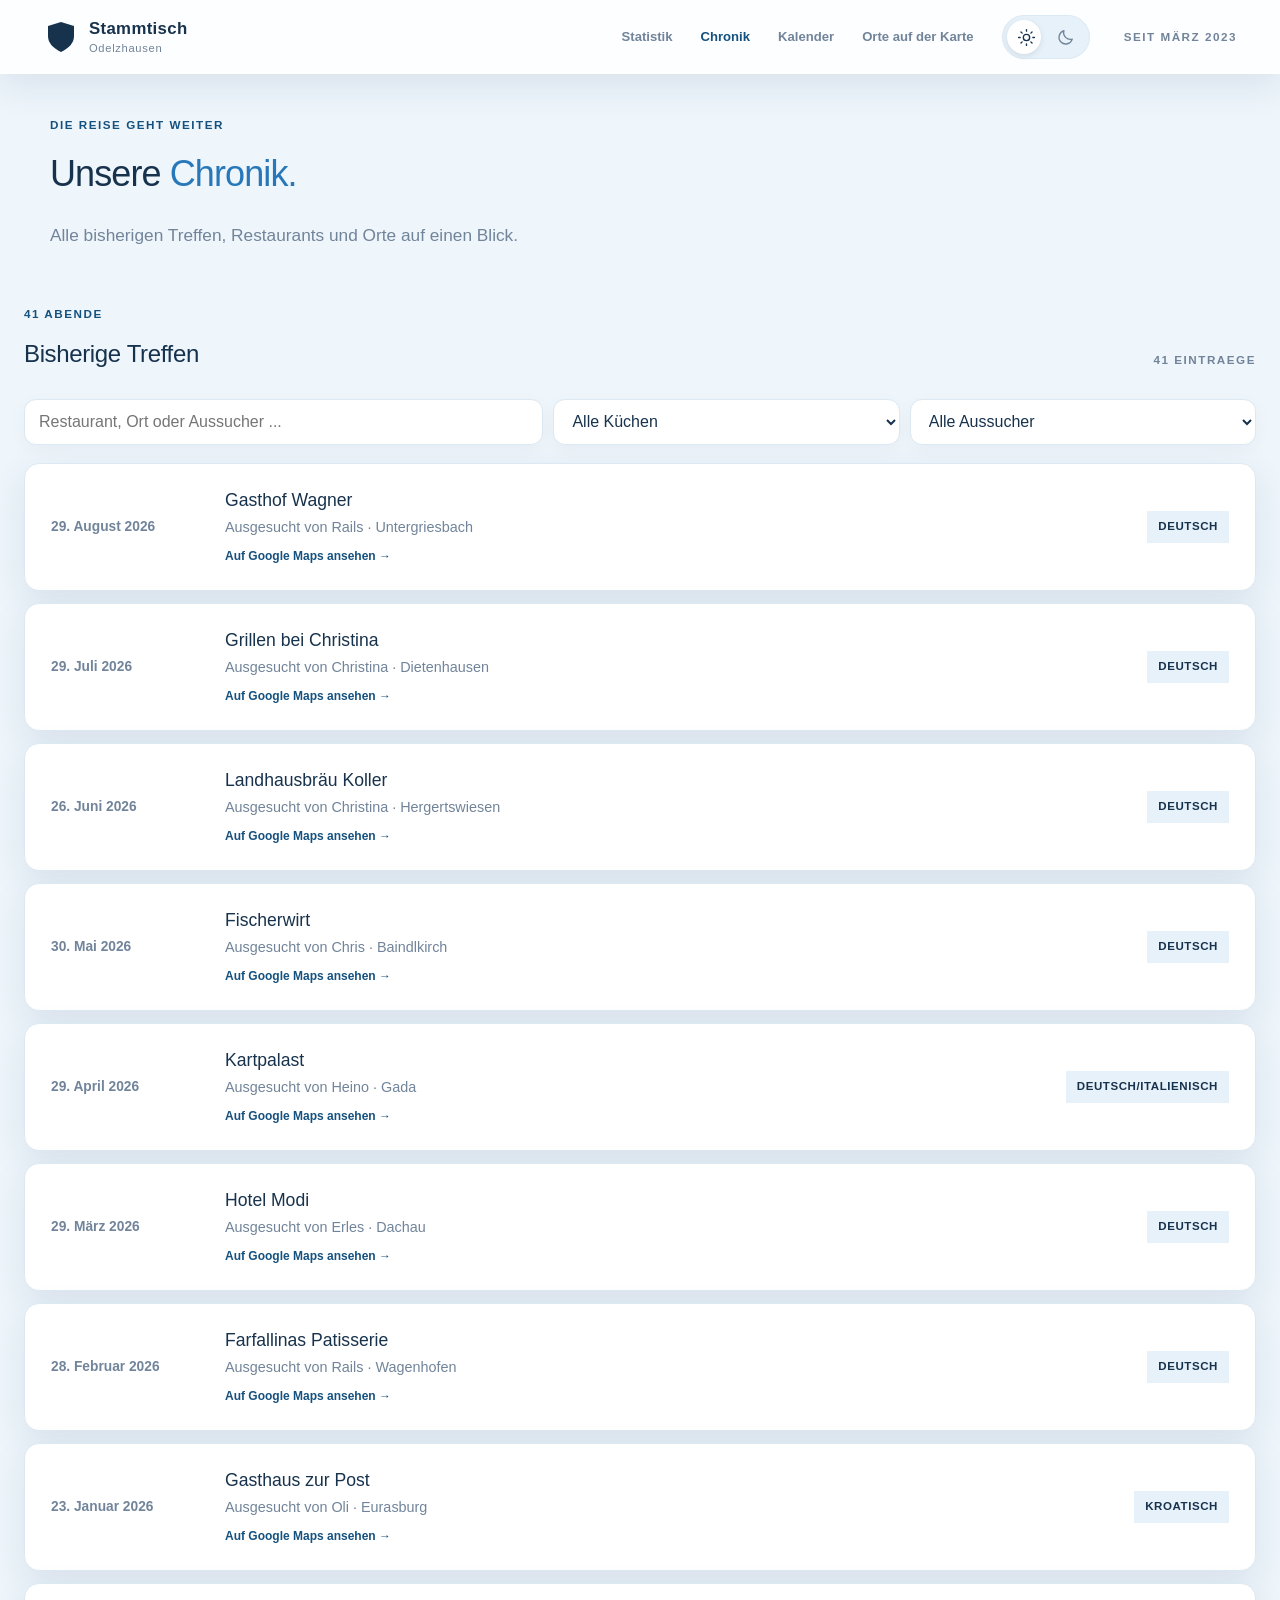
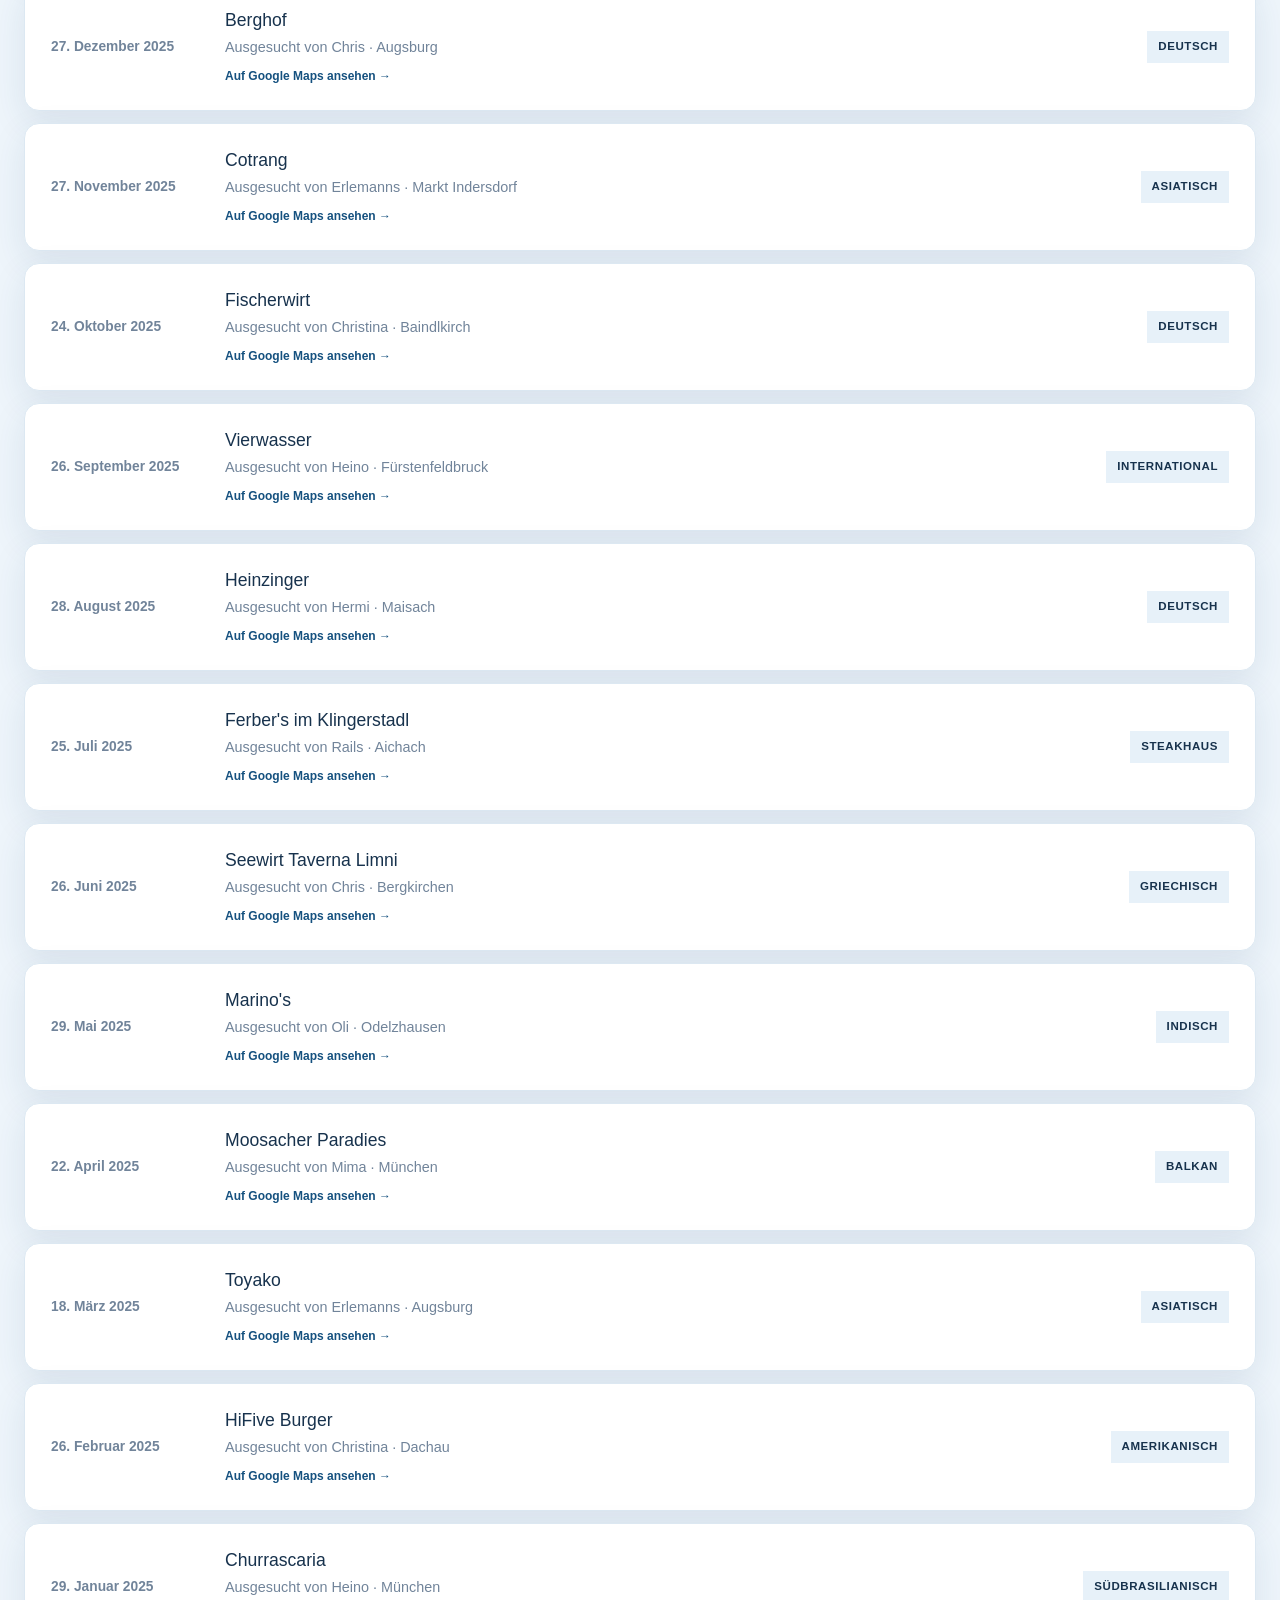
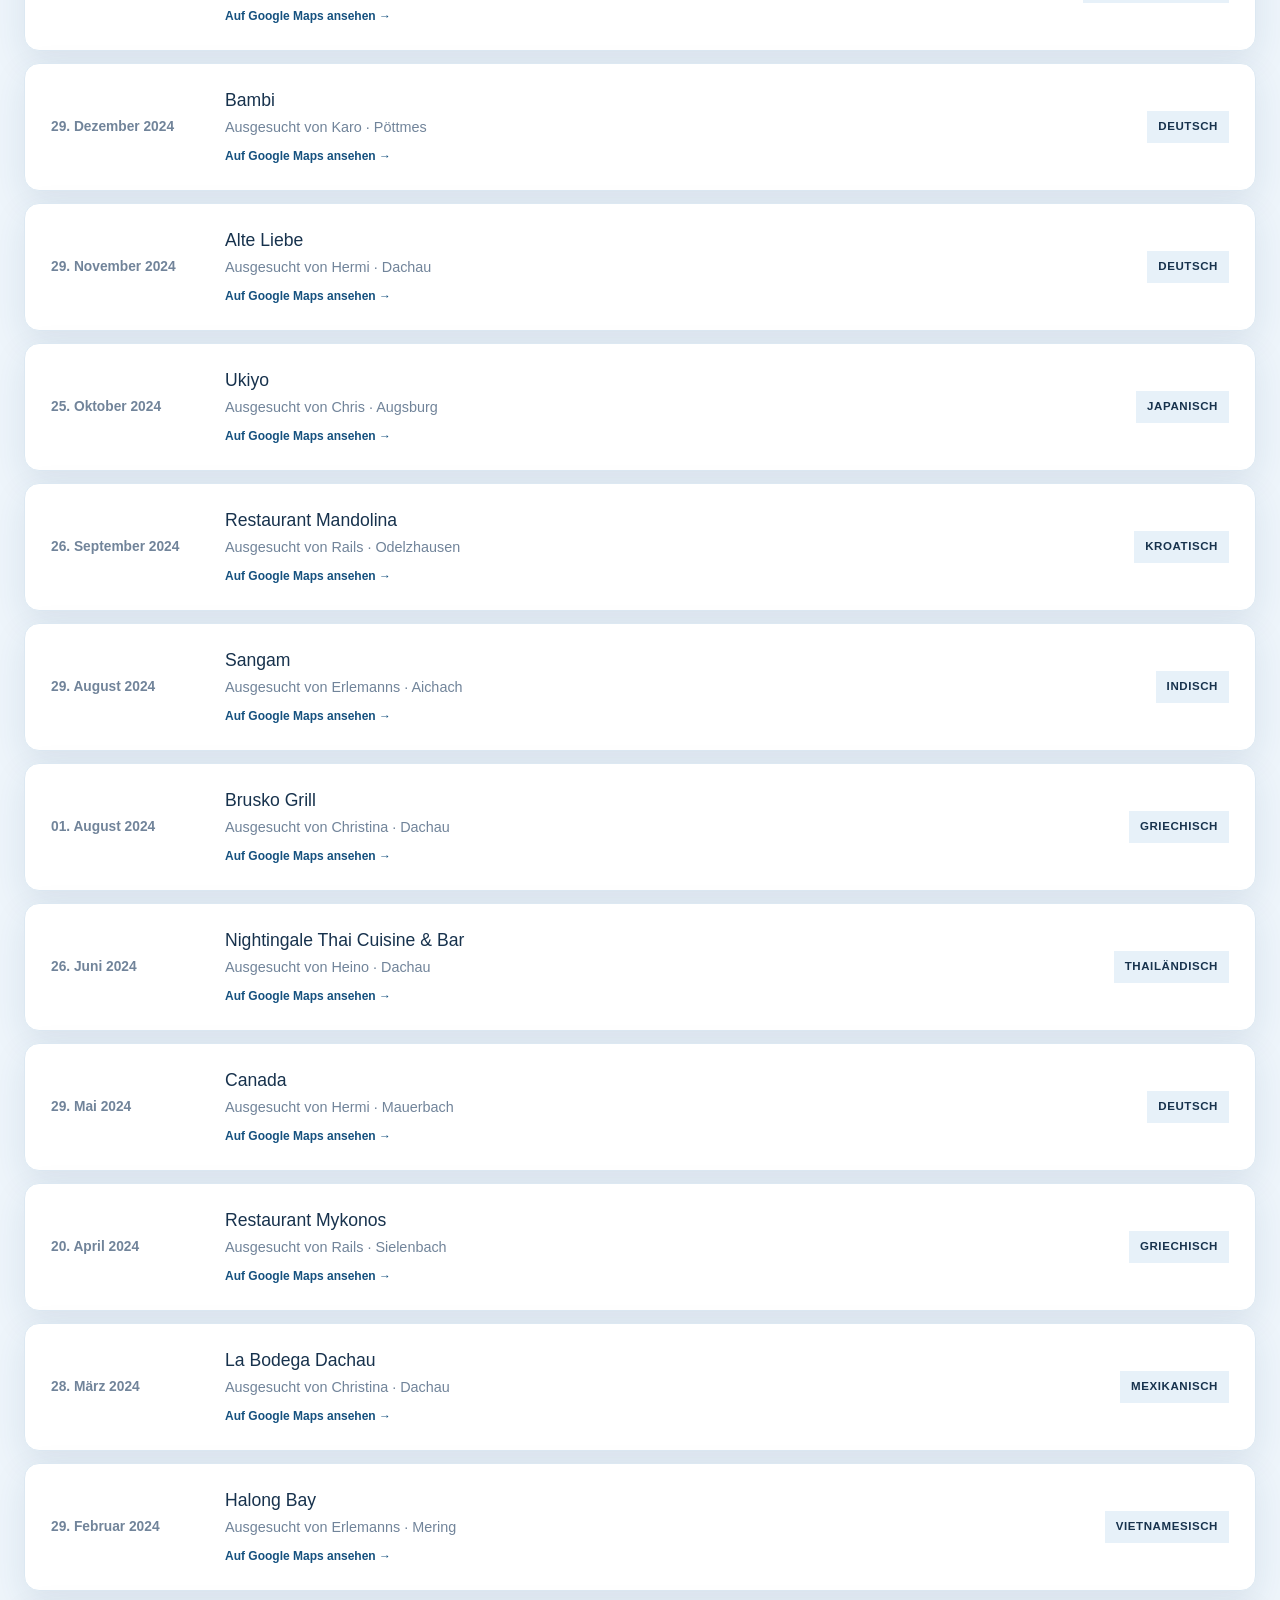
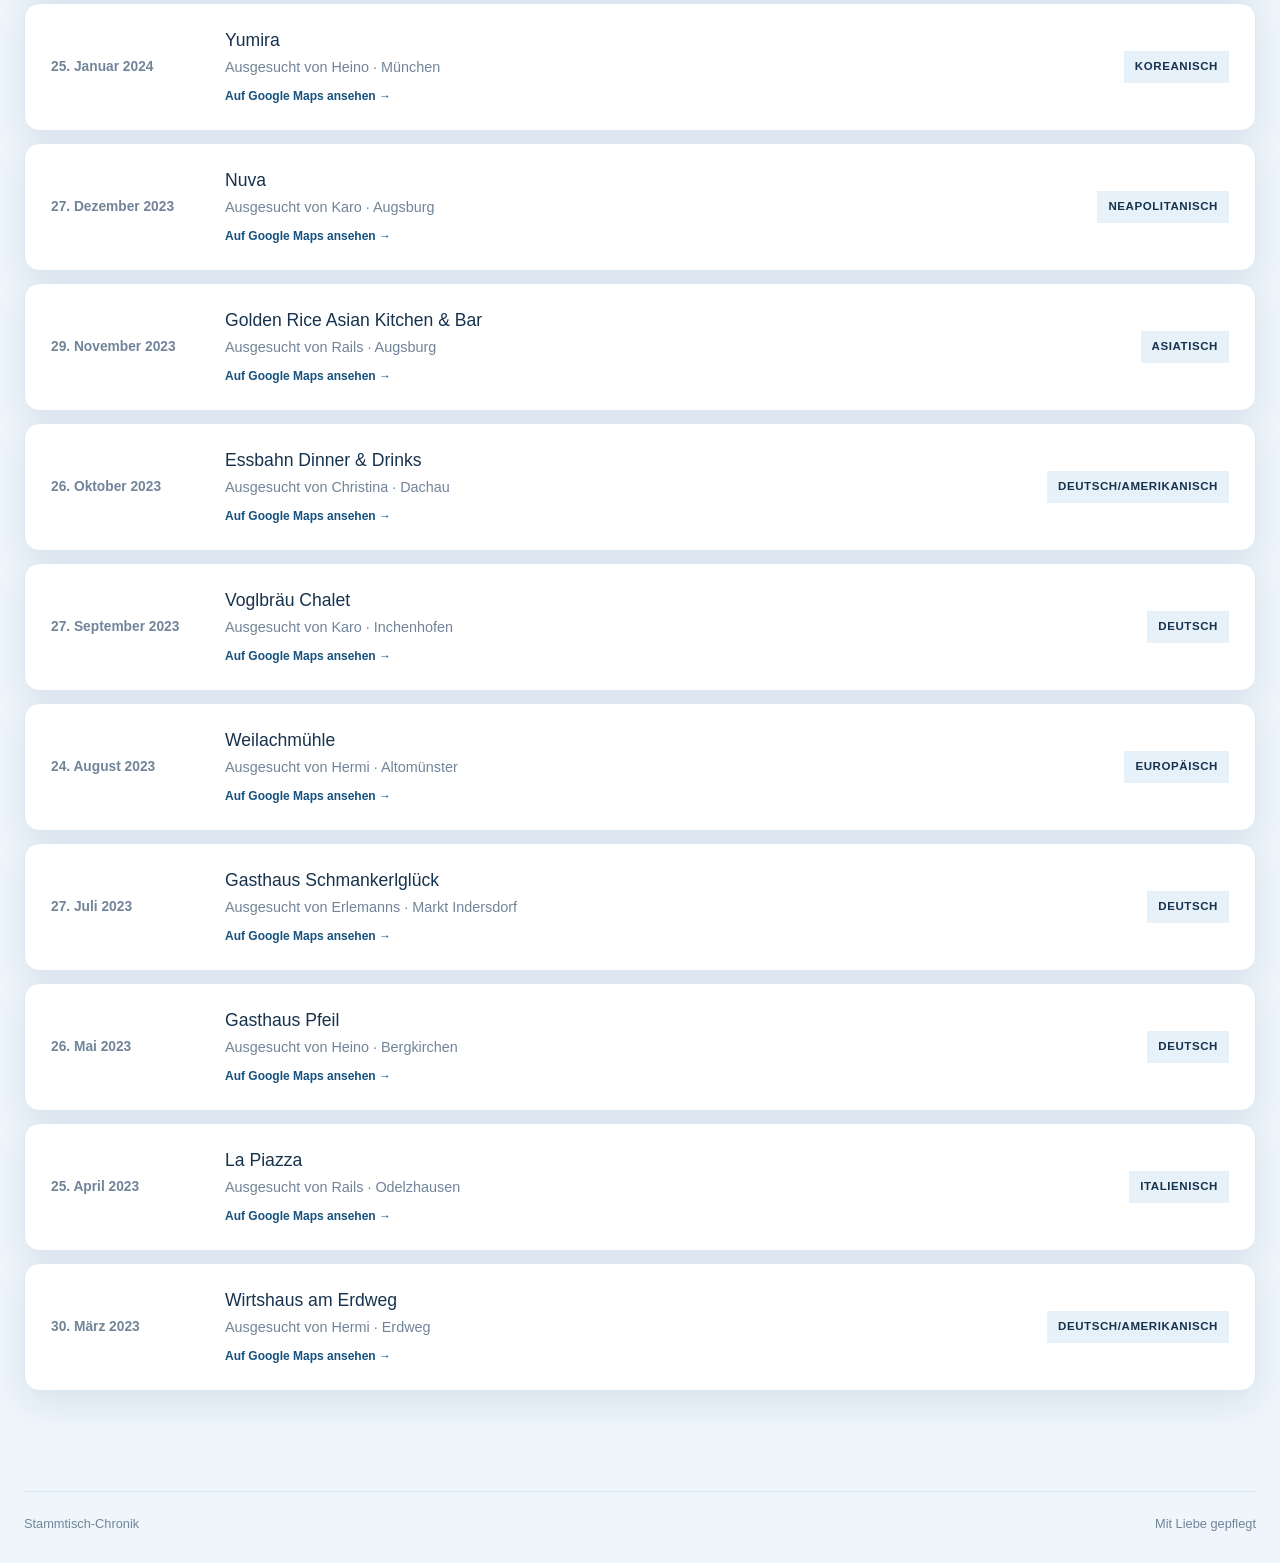
==== chronik.html @ 2012ca1b "erste version stammtisch" ====
<!doctype html>
<html lang="de">
<head>
  <meta charset="utf-8">
  <script src="js/theme.js?v=2"></script>
  <meta name="viewport" content="width=device-width, initial-scale=1">
  <title>Stammtisch | Chronik</title>
  <link rel="stylesheet" href="css/style.css?v=23">
  <script src="js/app.js?v=12" defer></script>
  <script src="js/navigation.js?v=1" defer></script>
  <link rel="stylesheet" href="css/theme.css?v=3">
</head>
<body>
  <header class="site-header">
    <a class="brand" href="index.html" aria-label="Stammtisch Odelzhausen Startseite"><svg class="brand-crest" aria-hidden="true" width="36" height="36" viewBox="0 0 36 36"><path fill="currentColor" d="M18 3 31 7v10c0 7-5 12-13 16C10 29 5 24 5 17V7Z"/></svg><span class="brand-name">Stammtisch <span class="brand-location">Odelzhausen</span></span></a>
    <button class="nav-toggle" type="button" aria-label="Men&uuml; &ouml;ffnen" aria-expanded="false" aria-controls="primary-navigation"><span aria-hidden="true"></span><span aria-hidden="true"></span><span aria-hidden="true"></span></button>
    <nav id="primary-navigation" class="top-nav" aria-label="Hauptnavigation">
      <a href="index.html">Statistik</a>
      <a class="top-nav-active" href="chronik.html">Chronik</a>
      <a href="kalender.html">Kalender</a>
      <a href="orte.html#orte">Orte auf der Karte</a>
      <button id="theme-toggle" class="theme-toggle" type="button" role="switch" aria-label="Dunkles Design" aria-checked="false"><svg class="theme-sun" viewBox="0 0 24 24" aria-hidden="true"><circle cx="12" cy="12" r="4"/><path d="M12 2v2m0 16v2M2 12h2m16 0h2M5 5l1.5 1.5m11 11L19 19M5 19l1.5-1.5m11-11L19 5"/></svg><svg class="theme-moon" viewBox="0 0 24 24" aria-hidden="true"><path d="M20.5 14A8.5 8.5 0 0 1 10 3.5 8.5 8.5 0 1 0 20.5 14Z"/></svg></button>
    </nav>
    <span class="header-note">Seit M&auml;rz 2023</span>
  </header>
  <main>
    <section class="page-intro">
      <p class="eyebrow">Die Reise geht weiter</p>
      <h1>Unsere <em>Chronik.</em></h1>
      <p class="intro">Alle bisherigen Treffen, Restaurants und Orte auf einen Blick.</p>
    </section>
    <section class="chronicle" aria-labelledby="chronicle-title">
      <div class="section-heading">
        <div><p class="eyebrow">41 Abende</p><h2 id="chronicle-title">Bisherige Treffen</h2></div>
        <span class="entry-count" id="entry-count">Wird geladen ...</span>
      </div>
      <div class="filters" aria-label="Chronik filtern">
        <label><span class="sr-only">Treffen durchsuchen</span><input id="search-input" type="search" placeholder="Restaurant, Ort oder Aussucher ..."></label>
        <label><span class="sr-only">K&uuml;che ausw&auml;hlen</span><select id="cuisine-filter"><option value="">Alle K&uuml;chen</option></select></label>
        <label><span class="sr-only">Aussucher ausw&auml;hlen</span><select id="selector-filter"><option value="">Alle Aussucher</option></select></label>
      </div>
      <div class="meeting-list" id="meeting-list" aria-live="polite"></div>
    </section>
  </main>
  <footer class="site-footer"><span>Stammtisch-Chronik</span><span>Mit Liebe gepflegt</span></footer>
</body>
</html>
---- css/style.css ----
:root {
  --ink: #17324d;
  --muted: #71849a;
  --paper: #eef5fb;
  --surface: #ffffff;
  --line: #dce8f2;
  --coral: #2878b9;
  --coral-dark: #15517f;
  --sage: #e7f1f9;
  --yellow: #d7eafa;
  --shadow: 0 12px 35px rgba(30, 71, 105, 0.1);
}

* { box-sizing: border-box; }
html { scroll-behavior: smooth; }
body { margin: 0; overflow-x: hidden; color: var(--ink); background: var(--paper); font-family: Arial, sans-serif; line-height: 1.5; }
body::before { display: none; }
.map-page { overflow: hidden; }
.map-page main { height: calc(100vh - 82px); }
.map-page .map-home { height: 100%; padding-bottom: 0; }
.map-page .map-layout { height: 100%; min-height: 0; }
.map-page .site-footer { display: none; }
a { color: inherit; }
.site-header, main, .site-footer { width: min(1240px, calc(100% - 48px)); margin-inline: auto; }
.site-header { display: flex; align-items: center; gap: 34px; margin-top: 18px; padding: 14px 22px; border: 1px solid rgba(255, 255, 255, 0.82); border-radius: 18px; background: rgba(255, 255, 255, 0.9); box-shadow: var(--shadow); }
.site-header { width: 100%; justify-content: flex-start; margin-top: 0; padding-inline: 43px; border-right: 0; border-left: 0; border-radius: 0; }
.brand { display: inline-flex; align-items: center; gap: 10px; font-size: 1.05rem; font-weight: 700; text-decoration: none; letter-spacing: 0.02em; }
.brand-mark { display: grid; width: 32px; height: 32px; place-items: center; border-radius: 50%; color: var(--surface); background: var(--coral-dark); font-family: Arial, sans-serif; font-size: 1.15rem; }
.top-nav { display: flex; align-items: center; gap: 28px; margin-left: auto; }
.top-nav a { color: var(--muted); font-size: 0.82rem; font-weight: 600; text-decoration: none; }
.top-nav a:hover, .top-nav-active { color: var(--coral-dark) !important; }
.nav-toggle { display: none; }
.brand-name { display: flex; flex-direction: column; gap: 3px; line-height: 1.1; }
.brand-location { color: var(--muted); font-size: .7rem; font-weight: 400; letter-spacing: .06em; }
.brand-crest { display: block; width: 36px; height: 36px; flex-shrink: 0; object-fit: contain; }
.nav-toggle:focus-visible, .top-nav a:focus-visible { outline: 2px solid var(--coral); outline-offset: 4px; }
.header-note, .eyebrow, .entry-count { color: var(--muted); font-size: 0.73rem; font-weight: 700; letter-spacing: 0.13em; text-transform: uppercase; }
.hero { display: grid; grid-template-columns: 1.15fr 0.85fr; gap: 48px; align-items: center; min-height: 430px; padding: 58px 26px 70px; }
.eyebrow { margin: 0 0 18px; color: var(--coral-dark); }
h1, h2 { margin: 0; font-family: Arial, sans-serif; font-weight: 400; line-height: 1.2; }
h1 { max-width: 680px; font-size: clamp(1.75rem, 3vw, 2.25rem); letter-spacing: -0.025em; }
h1 em { color: var(--coral); font-style: normal; }
.intro { max-width: 500px; margin: 28px 0 24px; color: var(--muted); font-size: 1.08rem; }
.text-link { display: inline-flex; gap: 10px; color: var(--ink); font-weight: 700; text-decoration: none; border-bottom: 2px solid var(--coral); padding-bottom: 4px; }
.text-link span { color: var(--coral); transition: transform 180ms ease; }
.text-link:hover span { transform: translateY(3px); }
.hero-stamp { display: grid; width: min(340px, 80%); aspect-ratio: 1; place-content: center; justify-items: center; margin-inline: auto; border: 1px solid #c9e0f2; border-radius: 50%; color: var(--ink); transform: rotate(7deg); background: #e4f1fb; box-shadow: 14px 18px 0 var(--coral); }
.hero-stamp strong { margin: 8px 0; font-family: Arial, sans-serif; font-size: clamp(2.4rem, 5vw, 4.6rem); line-height: 0.85; }
.hero-stamp span { font-size: 0.8rem; font-weight: 700; letter-spacing: 0.12em; text-transform: uppercase; }
.page-intro { padding: 42px 26px 32px; }
.page-intro h1 { font-size: clamp(1.75rem, 3vw, 2.25rem); }
.stats { display: grid; grid-template-columns: repeat(4, 1fr); gap: 12px; margin-bottom: 130px; }
.stat-card { display: flex; min-height: 136px; flex-direction: column; justify-content: space-between; padding: 20px; border: 1px solid var(--line); border-radius: 15px; background: var(--surface); box-shadow: var(--shadow); }
.stat-card--accent { border-color: var(--coral); background: var(--coral); color: var(--surface); }
.stat-value { font-family: Arial, sans-serif; font-size: 3.2rem; line-height: 1; }
.stat-label { font-size: 0.82rem; font-weight: 700; letter-spacing: 0.08em; text-transform: uppercase; }
.stats-highlights { display: grid; grid-template-columns: repeat(3, 1fr); gap: 12px; margin: -88px 0 130px; }
.highlight-card { display: flex; min-height: 125px; flex-direction: column; justify-content: space-between; padding: 19px 21px; border: 1px solid var(--line); border-radius: 15px; background: var(--surface); box-shadow: var(--shadow); }
.highlight-label { color: var(--muted); font-size: 0.72rem; font-weight: 700; letter-spacing: 0.09em; text-transform: uppercase; }
.highlight-card strong { overflow: hidden; color: var(--coral-dark); font-family: Arial, sans-serif; font-size: 1.65rem; text-overflow: ellipsis; white-space: nowrap; }
.highlight-card > span:last-child { color: var(--muted); font-size: 0.8rem; }
.insights, .map-section { padding-bottom: 130px; }
.insight-grid { display: grid; grid-template-columns: repeat(2, 1fr); gap: 12px; }
.insight-panel-wide { grid-column: 1 / -1; }
.insight-panel { padding: 25px; border: 1px solid var(--line); border-radius: 15px; background: var(--surface); box-shadow: var(--shadow); }
.insight-panel h3 { margin: 0 0 25px; font-family: Arial, sans-serif; font-size: 1.1rem; font-weight: 400; }
.bar-chart { display: grid; gap: 13px; }
.bar-row { display: grid; grid-template-columns: minmax(90px, 1fr) 2fr 24px; gap: 10px; align-items: center; font-size: 0.8rem; }
.bar-label { overflow: hidden; text-overflow: ellipsis; white-space: nowrap; }
.bar-track { height: 9px; overflow: hidden; background: var(--sage); }
.bar-fill { display: block; height: 100%; background: var(--coral); }
.bar-row strong { text-align: right; }
.chronicle { padding-bottom: 100px; }
.section-heading { display: flex; align-items: end; justify-content: space-between; gap: 20px; margin-bottom: 30px; }
h2 { font-size: clamp(1.2rem, 2vw, 1.5rem); letter-spacing: -0.015em; }
.filters { display: grid; grid-template-columns: 1.5fr 1fr 1fr; gap: 10px; margin-bottom: 18px; }
.filters input, .filters select { width: 100%; min-height: 46px; padding: 0 14px; border: 1px solid var(--line); border-radius: 12px; color: var(--ink); background: var(--surface); font: inherit; box-shadow: 0 5px 18px rgba(48, 38, 56, 0.04); }
.filters input:focus, .filters select:focus { outline: 2px solid var(--coral); outline-offset: 2px; }
.meeting-list { display: grid; gap: 12px; }
.meeting { display: grid; grid-template-columns: 150px 1fr auto; gap: 24px; align-items: center; padding: 23px 26px; border: 1px solid var(--line); border-radius: 15px; background: var(--surface); box-shadow: var(--shadow); animation: rise 500ms both; }
.meeting-date { color: var(--muted); font-size: 0.86rem; font-weight: 700; }
.meeting-info h3 { margin: 0 0 4px; font-family: Arial, sans-serif; font-size: 1.1rem; font-weight: 400; }
.meeting-meta { color: var(--muted); font-size: 0.9rem; }
.meeting-map-link { display: inline-block; margin-top: 8px; color: var(--coral-dark); font-size: 0.75rem; font-weight: 700; text-decoration: none; }
.meeting-map-link:hover { text-decoration: underline; }
.meeting-tag { padding: 7px 11px; color: var(--ink); background: var(--sage); font-size: 0.72rem; font-weight: 700; letter-spacing: 0.05em; text-transform: uppercase; }
.empty-state { padding: 30px; border: 1px dashed var(--line); color: var(--muted); text-align: center; }
.meeting-map { min-height: 540px; overflow: hidden; border: 8px solid var(--surface); border-radius: 22px; box-shadow: var(--shadow); }
.map-note { width: min(1240px, calc(100% - 48px)); margin: 12px auto 0; color: var(--muted); font-size: 0.8rem; }
.map-home { width: 100vw; margin-left: calc(50% - 50vw); padding: 10px 0 54px; }
.map-layout { position: relative; min-height: calc(100vh - 145px); overflow: hidden; border-radius: 0; background: #e4e3e6; box-shadow: var(--shadow); }
.map-layout .meeting-map { position: absolute; inset: 0; z-index: 1; min-height: 0; height: 100%; border: 0; border-radius: 0; box-shadow: none; }
.map-layout .leaflet-top.leaflet-left { top: 18px; right: 18px; left: auto; }
.map-layout .leaflet-control-zoom { margin: 0; border: 0; border-radius: 10px; overflow: hidden; box-shadow: 0 5px 18px rgba(48, 38, 56, 0.16); }
.map-layout .leaflet-control-zoom a { width: 34px; height: 34px; color: var(--ink); border: 0; background: rgba(255, 255, 255, 0.94); line-height: 34px; }
.map-layout .leaflet-control-zoom a + a { border-top: 1px solid var(--line); }
.map-sidebar { position: absolute; top: 20px; bottom: 20px; left: 20px; z-index: 500; display: flex; width: min(365px, calc(100% - 40px)); flex-direction: column; padding: 23px; overflow: hidden; border: 1px solid rgba(255, 255, 255, 0.9); border-radius: 20px; background: rgba(255, 255, 255, 0.94); box-shadow: 0 12px 35px rgba(48, 38, 56, 0.13); }
.map-sidebar-heading { padding-bottom: 18px; }
.map-sidebar-heading .eyebrow { margin-bottom: 12px; }
.map-sidebar-heading h1 { font-size: clamp(1.5rem, 3vw, 2rem); letter-spacing: -0.025em; }
.map-search input { width: 100%; min-height: 44px; padding: 0 14px 0 17px; border: 1px solid var(--line); border-radius: 11px; color: var(--ink); background: #faf9fb; font: inherit; }
.map-search input:focus { outline: 2px solid var(--coral); outline-offset: 2px; }
.map-result-list { display: grid; gap: 3px; margin-top: 16px; overflow: auto; }
.map-result { display: grid; grid-template-columns: 18px 1fr; gap: 12px; padding: 15px 0; border-bottom: 1px solid var(--line); cursor: pointer; }
.map-result:hover, .map-result:focus-visible { background: var(--sage); outline: 0; }
.map-result:last-child { border-bottom: 0; }
.map-result-pin { width: 12px; height: 12px; margin-top: 5px; border: 3px solid #d8eafa; border-radius: 50%; background: var(--coral); box-shadow: 0 0 0 1px var(--coral); }
.map-result h2 { margin: 0 0 2px; font-family: Arial, sans-serif; font-size: 0.98rem; font-weight: 400; letter-spacing: 0; }
.map-result p { margin: 0 0 5px; color: var(--muted); font-size: 0.78rem; }
.map-result span:not(.map-result-pin) { color: var(--coral-dark); font-size: 0.7rem; font-weight: 700; letter-spacing: 0.08em; text-transform: uppercase; }
.map-result-link { display: block; width: fit-content; margin-top: 5px; color: var(--coral-dark); font-size: 0.72rem; font-weight: 700; text-decoration: none; }
.map-result-link:hover { text-decoration: underline; }
.map-sidebar-link { display: flex; justify-content: space-between; margin-top: auto; padding-top: 16px; color: var(--coral-dark); font-size: 0.82rem; font-weight: 700; text-decoration: none; }
.map-sidebar-link span { font-size: 1.1rem; }
.leaflet-marker-icon.stammtisch-marker { border: 0; }
.stammtisch-marker span { display: block; width: 16px; height: 16px; border: 4px solid rgba(255, 255, 255, 0.9); border-radius: 50%; background: var(--coral); box-shadow: 0 2px 8px rgba(106, 62, 102, 0.28); }
.sr-only { position: absolute; width: 1px; height: 1px; padding: 0; margin: -1px; overflow: hidden; clip: rect(0, 0, 0, 0); white-space: nowrap; border: 0; }
.site-footer { display: flex; justify-content: space-between; padding: 22px 0 30px; border-top: 1px solid var(--line); color: var(--muted); font-size: 0.8rem; }
@keyframes rise { from { opacity: 0; transform: translateY(12px); } to { opacity: 1; transform: translateY(0); } }
@media (max-width: 700px) {
  .site-header, main, .site-footer { width: min(100% - 32px, 520px); }
  .site-header { width: 100%; padding-inline: 29px; border-radius: 0; }
  .site-header { gap: 12px; }
  .site-header { flex-wrap: wrap; }
  .top-nav { display: flex; flex-wrap: wrap; order: 3; width: 100%; margin: 0; gap: 12px 18px; }
  .top-nav a { font-size: .76rem; }
  .map-page main { height: calc(100dvh - 74px); }
  body .site-header.nav-ready { position: relative; z-index: 1100; flex-wrap: nowrap; min-height: 74px; padding-inline: 16px; }
  .nav-ready .header-note { margin-left: auto; font-size: .6rem; letter-spacing: .07em; }
  .nav-ready .nav-toggle { display: flex; flex-direction: column; justify-content: center; align-items: center; gap: 5px; flex-shrink: 0; order: 4; width: 44px; height: 44px; padding: 10px; border: 1px solid var(--line); border-radius: 10px; background: white; color: var(--ink); cursor: pointer; }
  .nav-toggle span { display: block; width: 20px; height: 2px; background: currentColor; border-radius: 2px; }
  .nav-open .nav-toggle span:nth-child(1) { transform: translateY(7px) rotate(45deg); }
  .nav-open .nav-toggle span:nth-child(2) { opacity: 0; }
  .nav-open .nav-toggle span:nth-child(3) { transform: translateY(-7px) rotate(-45deg); }
  .site-header.nav-ready .top-nav { display: none; position: absolute; top: calc(100% + 6px); left: 12px; right: 12px; width: auto; margin: 0; padding: 8px; gap: 4px; border: 1px solid var(--line); border-radius: 14px; background: white; box-shadow: var(--shadow); }
  .site-header.nav-open .top-nav { display: flex; flex-direction: column; align-items: stretch; }
  .site-header.nav-ready .top-nav a { padding: 14px 16px; border-radius: 8px; font-size: .9rem; }
  .site-header.nav-ready .top-nav a:hover, .site-header.nav-ready .top-nav-active { background: var(--sage); }
  .header-note { margin-left: auto; }
  .hero { grid-template-columns: 1fr; gap: 52px; padding: 52px 0 74px; }
  .page-intro { padding: 30px 0 24px; }
  h1 { font-size: clamp(1.75rem, 6vw, 2rem); }
  .hero-stamp { width: min(270px, 72vw); margin-right: 20px; }
  .stats { grid-template-columns: repeat(2, 1fr); margin-bottom: 90px; }
  .stats-highlights { grid-template-columns: 1fr; margin: -55px 0 90px; }
  .insights, .map-section { padding-bottom: 90px; }
  .insight-grid, .filters { grid-template-columns: 1fr; }
  .insight-panel-wide { grid-column: auto; }
  .stat-card { min-height: 112px; }
  .stat-value { font-size: 2.5rem; }
  .section-heading { align-items: start; flex-direction: column; }
  .meeting { grid-template-columns: minmax(0, 1fr); gap: 8px; padding: 19px; overflow-wrap: anywhere; }
  .meeting-date { grid-column: 1 / -1; }
  .meeting-tag { grid-column: 1; grid-row: auto; justify-self: start; }
  .meeting-map { min-height: 360px; }
  .map-home { padding-top: 4px; }
  .map-layout { min-height: calc(100vh - 105px); }
  .map-note { width: calc(100% - 32px); }
  .map-sidebar { top: 12px; right: 12px; bottom: auto; left: 12px; width: auto; max-height: 310px; padding: 17px; }
  .map-sidebar-heading { padding-bottom: 10px; }
  .map-sidebar-heading h1 { font-size: 1.65rem; }
  .map-layout .leaflet-top.leaflet-left { top: 334px; right: 16px; }
  .site-footer { gap: 12px; flex-direction: column; }
}
@media (max-width: 400px) { .nav-ready .header-note { display: none; } .nav-ready .nav-toggle { margin-left: auto; } }
---- css/theme.css ----
:root { color-scheme: light; }
:root[data-theme="dark"] { color-scheme: dark; }
:root[data-theme="dark"] {
    --ink: #e4edf7;
    --muted: #a2b3c5;
    --paper: #111923;
    --surface: #1b2735;
    --line: #34465a;
    --coral: #79b8e8;
    --coral-dark: #a4d3f5;
    --sage: #26394c;
    --yellow: #30485f;
    --shadow: 0 12px 35px #00000024;
  }
:root[data-theme="dark"] body.dashboard-page { background: var(--paper); }
:root[data-theme="dark"] .site-header,
:root[data-theme="dark"] .map-sidebar { background: #182431; border-color: var(--line); }
:root[data-theme="dark"] .dashboard-page .dashboard-panel,
:root[data-theme="dark"] .dashboard-page .dashboard-kpi,
:root[data-theme="dark"] .dashboard-filters select,
:root[data-theme="dark"] .dashboard-filters button,
:root[data-theme="dark"] .calendar-toolbar button,
:root[data-theme="dark"] .calendar-day,
:root[data-theme="dark"] .cuisine-donut > div,
:root[data-theme="dark"] .map-search input,
:root[data-theme="dark"] .site-header.nav-ready .nav-toggle,
:root[data-theme="dark"] .site-header.nav-ready .top-nav { background: var(--surface); }
:root[data-theme="dark"] .dashboard-filters select,
:root[data-theme="dark"] .dashboard-filters button { border-color: var(--line); }
:root[data-theme="dark"] .dashboard-page .dashboard-kpi.kpi-primary { background: #205f92; border-color: #387aaa; color: #fff; }
:root[data-theme="dark"] .dashboard-page .discovery-panel { background: #1a2b3b; }
:root[data-theme="dark"] .dashboard-page .dashboard-heading p:last-child,
:root[data-theme="dark"] #dashboard-status,
:root[data-theme="dark"] .dashboard-filters label,
:root[data-theme="dark"] .dashboard-kpi small,
:root[data-theme="dark"] .cuisine-summary p,
:root[data-theme="dark"] .cuisine-donut span,
:root[data-theme="dark"] .cuisine-legend small,
:root[data-theme="dark"] .ranking-label small,
:root[data-theme="dark"] .ranking-position,
:root[data-theme="dark"] .discovery-value > span,
:root[data-theme="dark"] .discovery-fact span,
:root[data-theme="dark"] .dashboard-page #dashboard-discovery > p,
:root[data-theme="dark"] .dashboard-page .dashboard-footnote,
:root[data-theme="dark"] .dashboard-page .calendar-note,
:root[data-theme="dark"] .calendar-weekdays,
:root[data-theme="dark"] .calendar-event-time,
:root[data-theme="dark"] .calendar-no-event,
:root[data-theme="dark"] .dashboard-empty { color: var(--muted); }
:root[data-theme="dark"] .dashboard-kpi.kpi-primary small { color: #d3e5f3; }
:root[data-theme="dark"] .panel-badge,
:root[data-theme="dark"] .calendar-views,
:root[data-theme="dark"] .calendar-week-date,
:root[data-theme="dark"] .calendar-event,
:root[data-theme="dark"] .ranking-track,
:root[data-theme="dark"] .variety-track { background: #26394c; }
:root[data-theme="dark"] .panel-badge,
:root[data-theme="dark"] .statistics-page .calendar-mobile-count { color: #a4d3f5; }
:root[data-theme="dark"] .calendar-views button { background: transparent; }
:root[data-theme="dark"] .calendar-views button[aria-pressed="true"] { background: #326e9e; color: #fff; }
:root[data-theme="dark"] .calendar-day.outside-month { background: #151f2b; color: #90a3b7; }
:root[data-theme="dark"] .calendar-day.has-meeting,
:root[data-theme="dark"] .calendar-day:hover { background: #29465f; }
:root[data-theme="dark"] .calendar-day.is-today .calendar-day-number { background: #9bd0f6; color: #12283b; }
:root[data-theme="dark"] .calendar-dot { background: #a4d3f5; }
:root[data-theme="dark"] .calendar-event-preview,
:root[data-theme="dark"] .calendar-event { border-color: #79b8e8; }
:root[data-theme="dark"] .discovery-fact { border-color: var(--line); }
:root[data-theme="dark"] .leaflet-container { background: #dce3e8; color: #17324d; color-scheme: light; }
:root[data-theme="dark"] .leaflet-popup-content-wrapper,
:root[data-theme="dark"] .leaflet-popup-tip { background: var(--surface); color: var(--ink); }
:root[data-theme="dark"] .map-layout .leaflet-control-zoom a { background: var(--surface); color: var(--ink); }


.theme-toggle { position: relative; display: inline-flex; align-items: center; justify-content: space-around; flex-shrink: 0; width: 88px; height: 44px; padding: 4px; border: 1px solid var(--line); border-radius: 24px; background: var(--sage); color: var(--muted); cursor: pointer; }
.theme-toggle::before { content: ''; position: absolute; left: 4px; top: 4px; width: 34px; height: 34px; border-radius: 50%; background: var(--surface); box-shadow: 0 2px 6px #00000018; transition: transform 160ms ease; }
.theme-toggle[aria-checked="true"]::before { transform: translateX(44px); }
.theme-toggle svg { position: relative; width: 19px; height: 19px; fill: none; stroke: currentColor; stroke-width: 1.7; stroke-linecap: round; stroke-linejoin: round; }
.theme-toggle[aria-checked="false"] .theme-sun, .theme-toggle[aria-checked="true"] .theme-moon { color: var(--ink); }
.theme-toggle:focus-visible { outline: 2px solid var(--coral); outline-offset: 4px; }
@media (max-width: 700px) { .theme-toggle { margin: 8px 16px; } }
@media (prefers-reduced-motion: reduce) { .theme-toggle::before { transition: none; } }
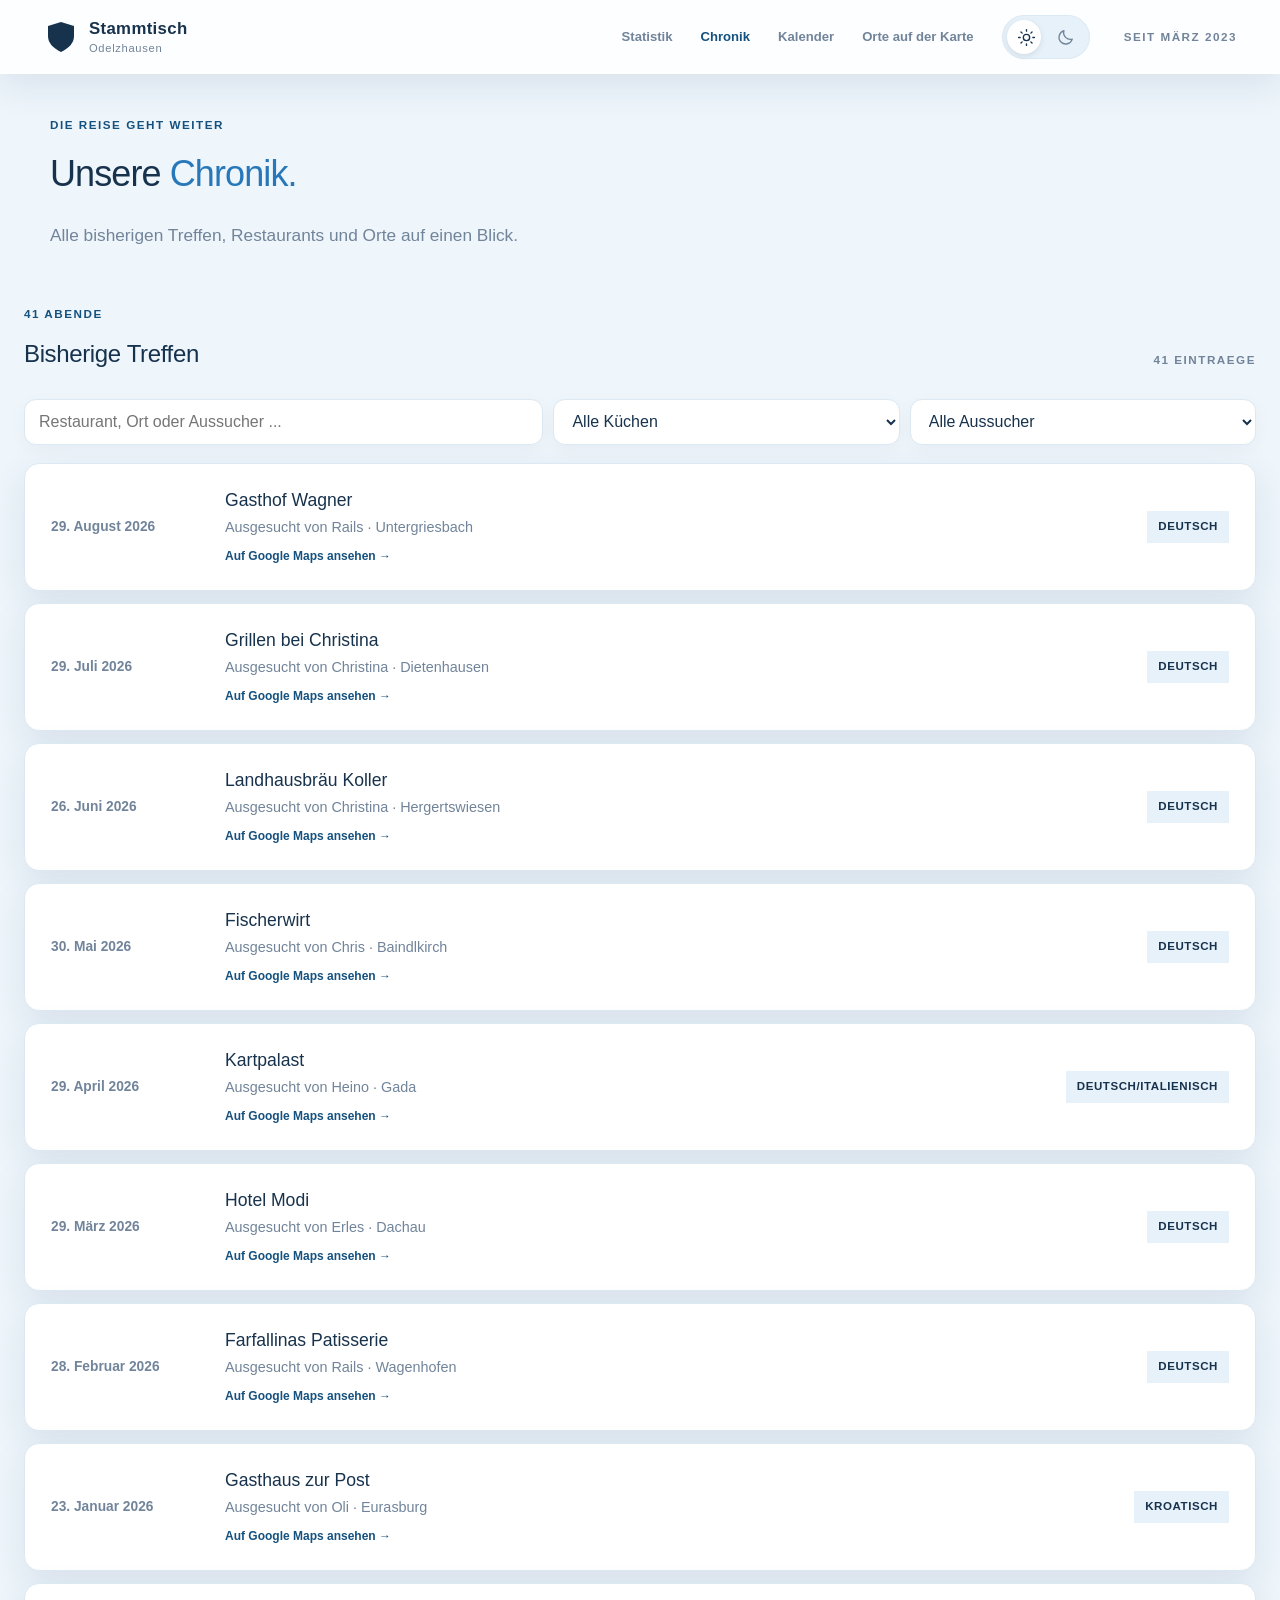
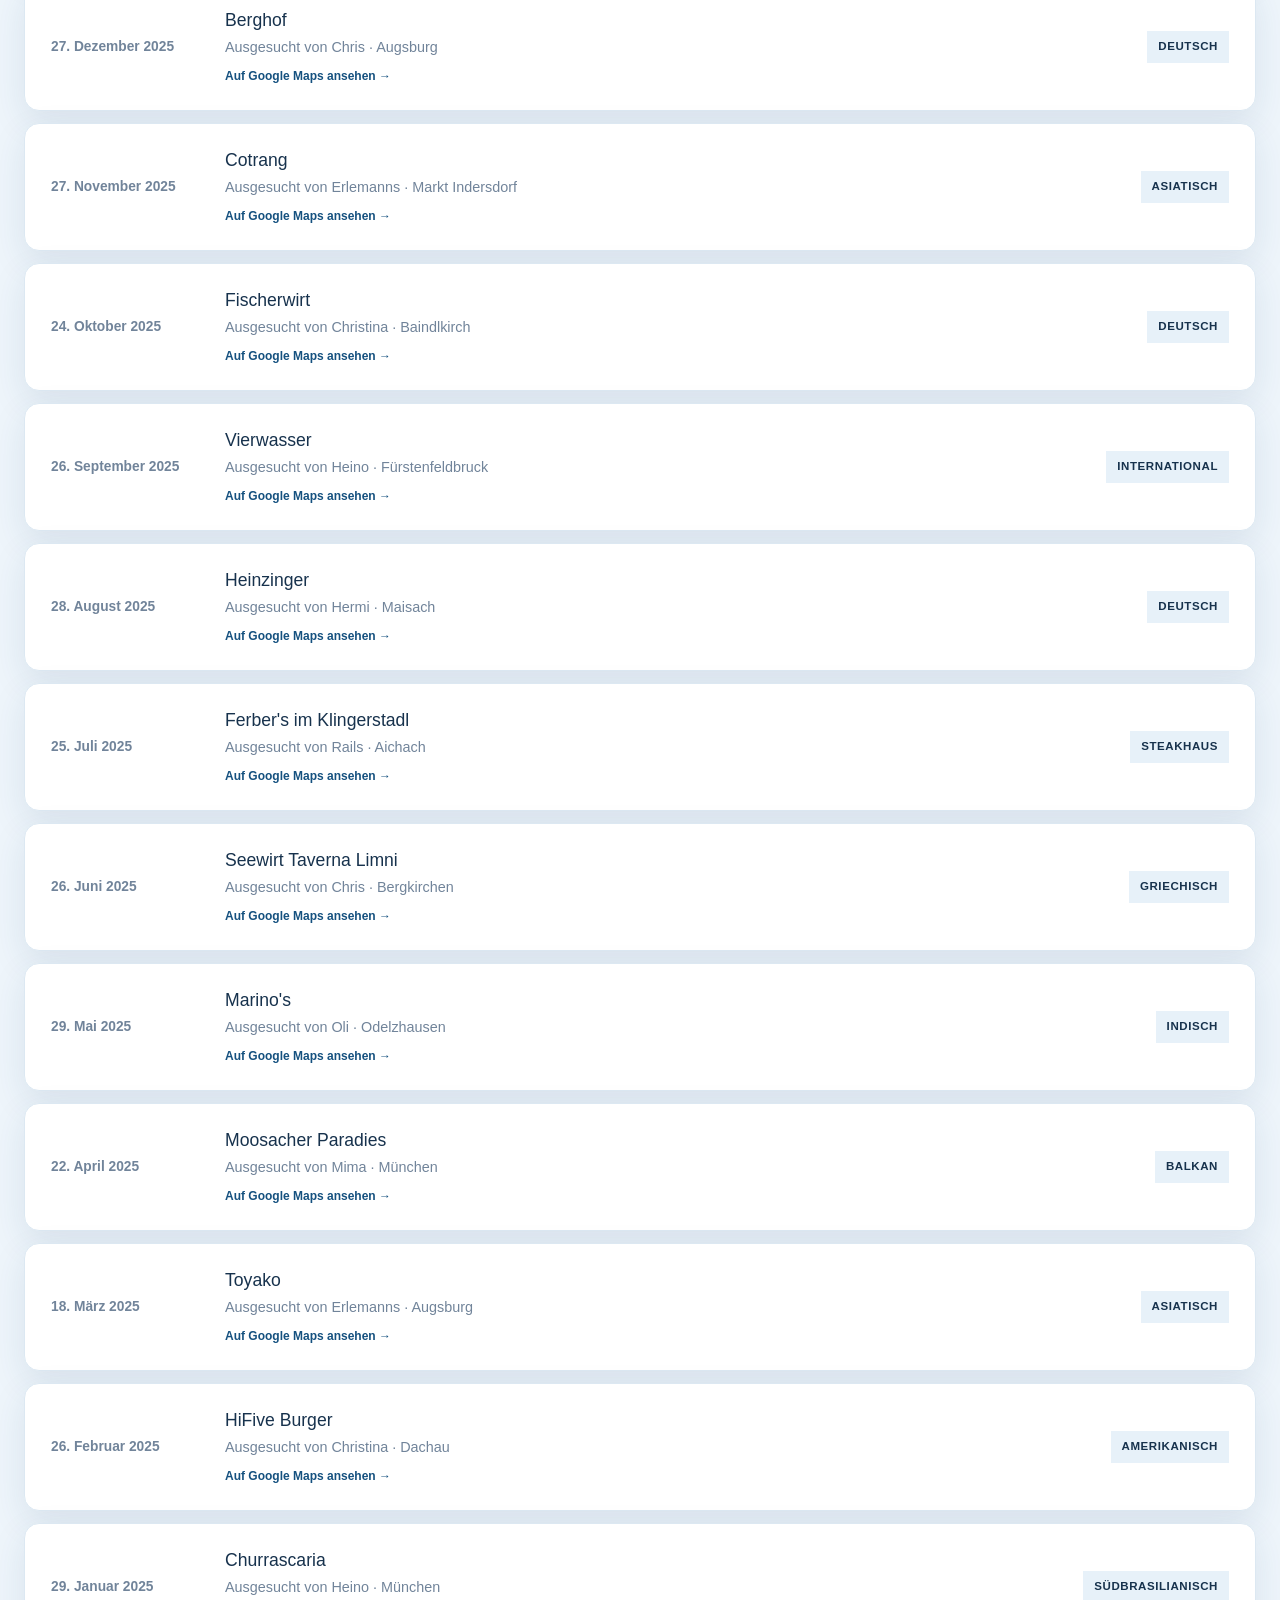
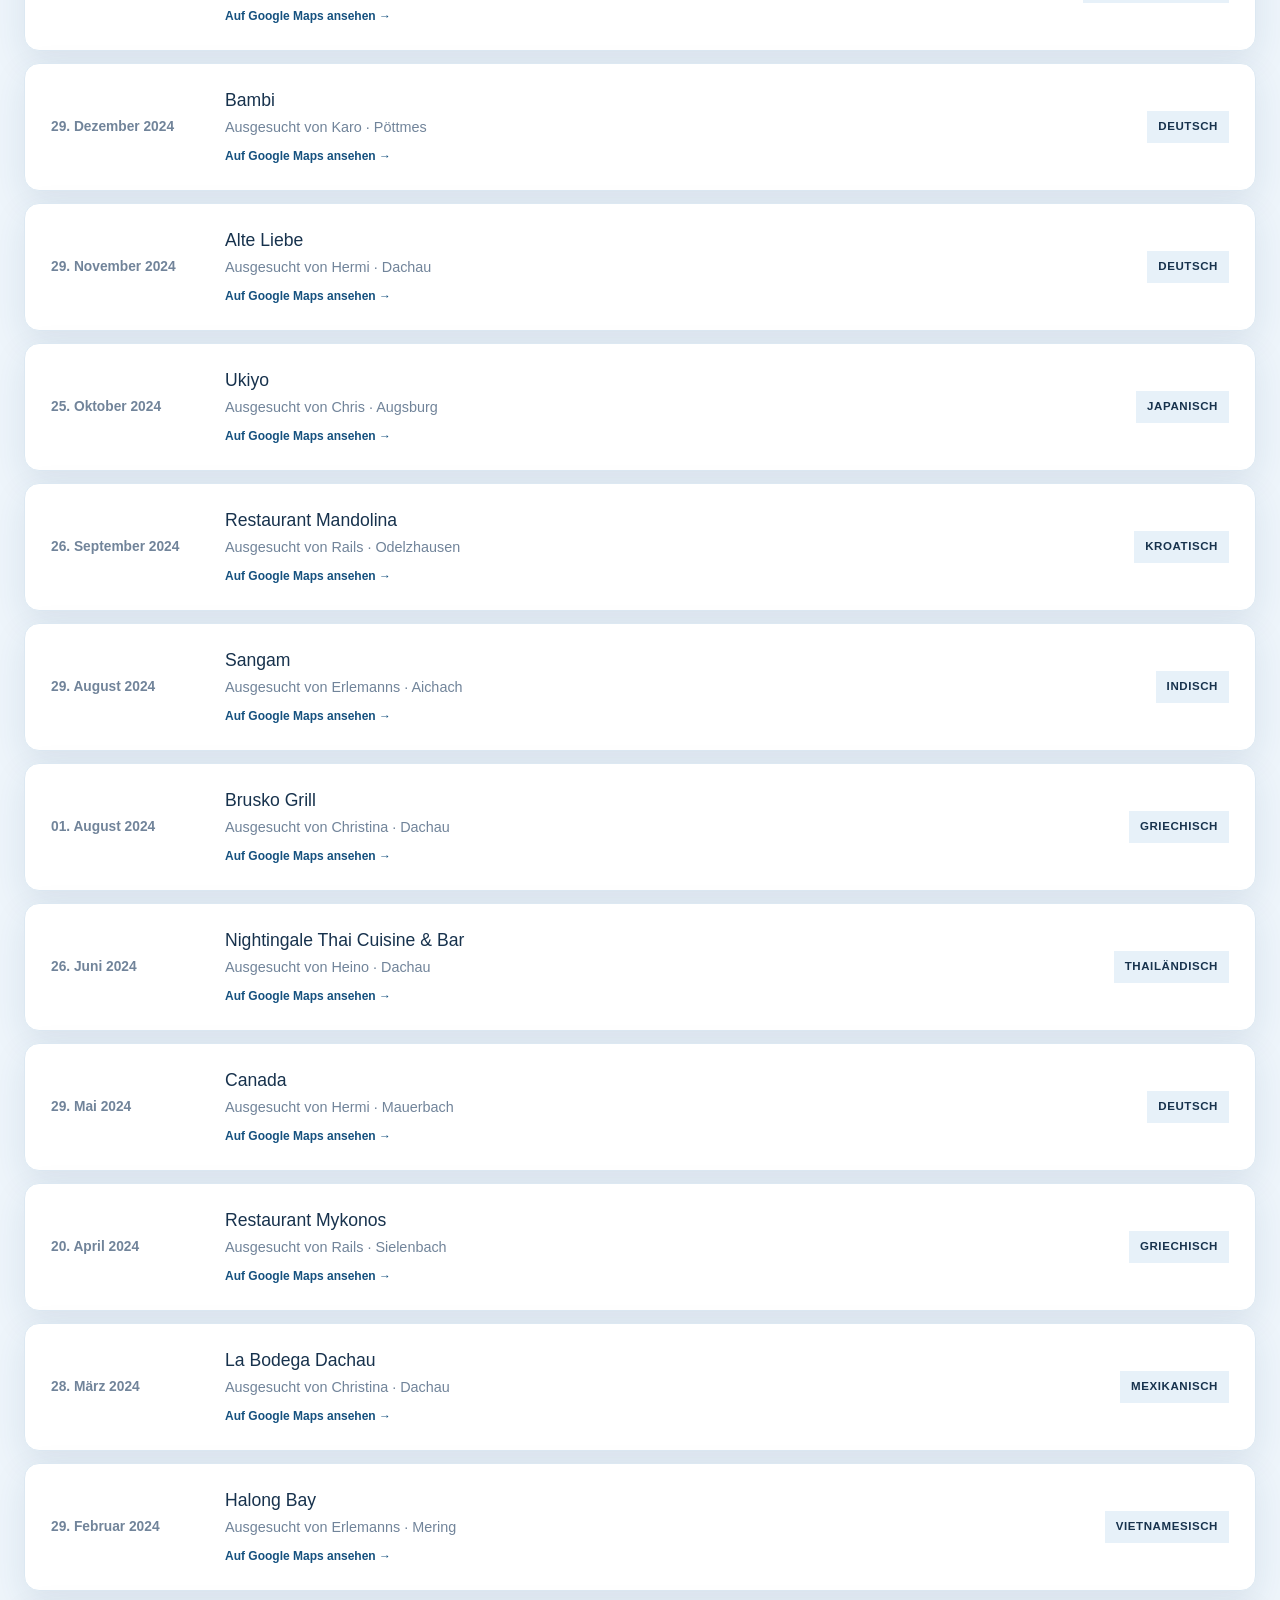
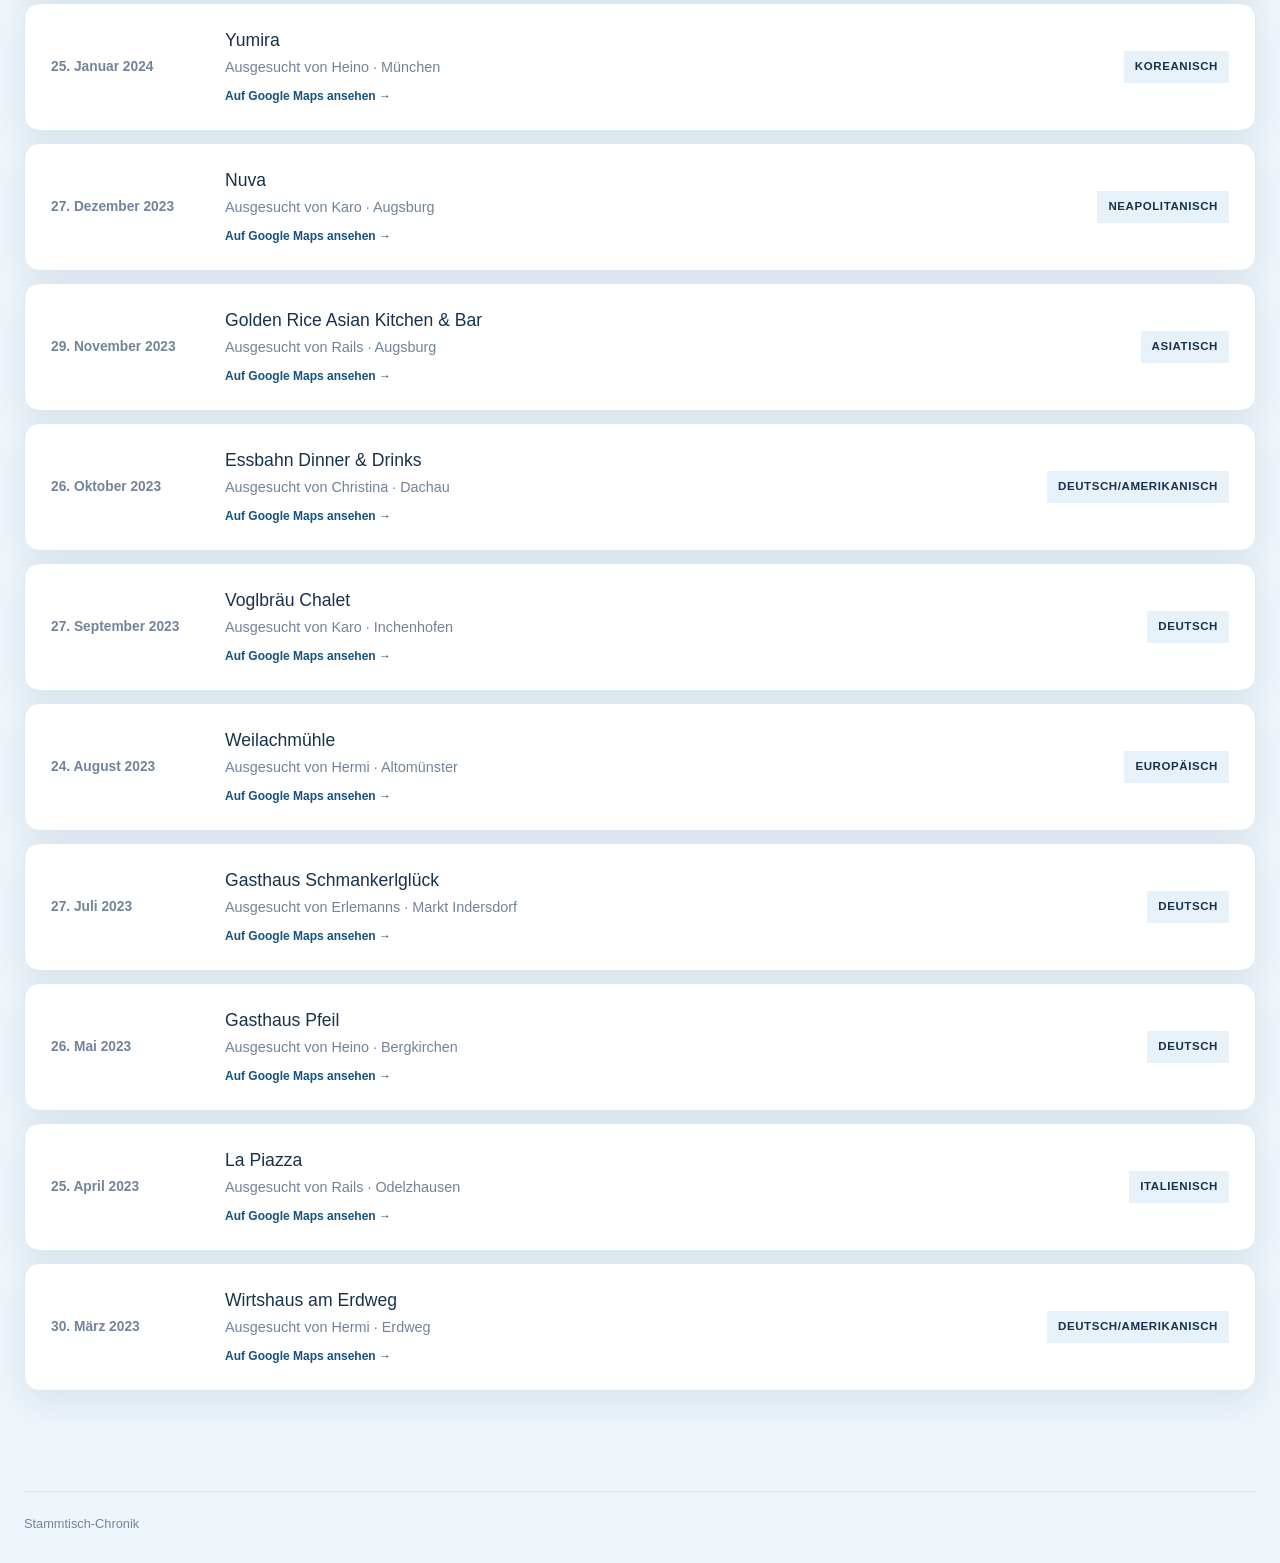
==== commit 149e9b17: "label_change, kalender_update" ====
--- a/chronik.html
+++ b/chronik.html
@@ -42,6 +42,6 @@
       <div class="meeting-list" id="meeting-list" aria-live="polite"></div>
     </section>
   </main>
-  <footer class="site-footer"><span>Stammtisch-Chronik</span><span>Mit Liebe gepflegt</span></footer>
+  <footer class="site-footer"><span>Stammtisch-Chronik</span></footer>
 </body>
 </html>
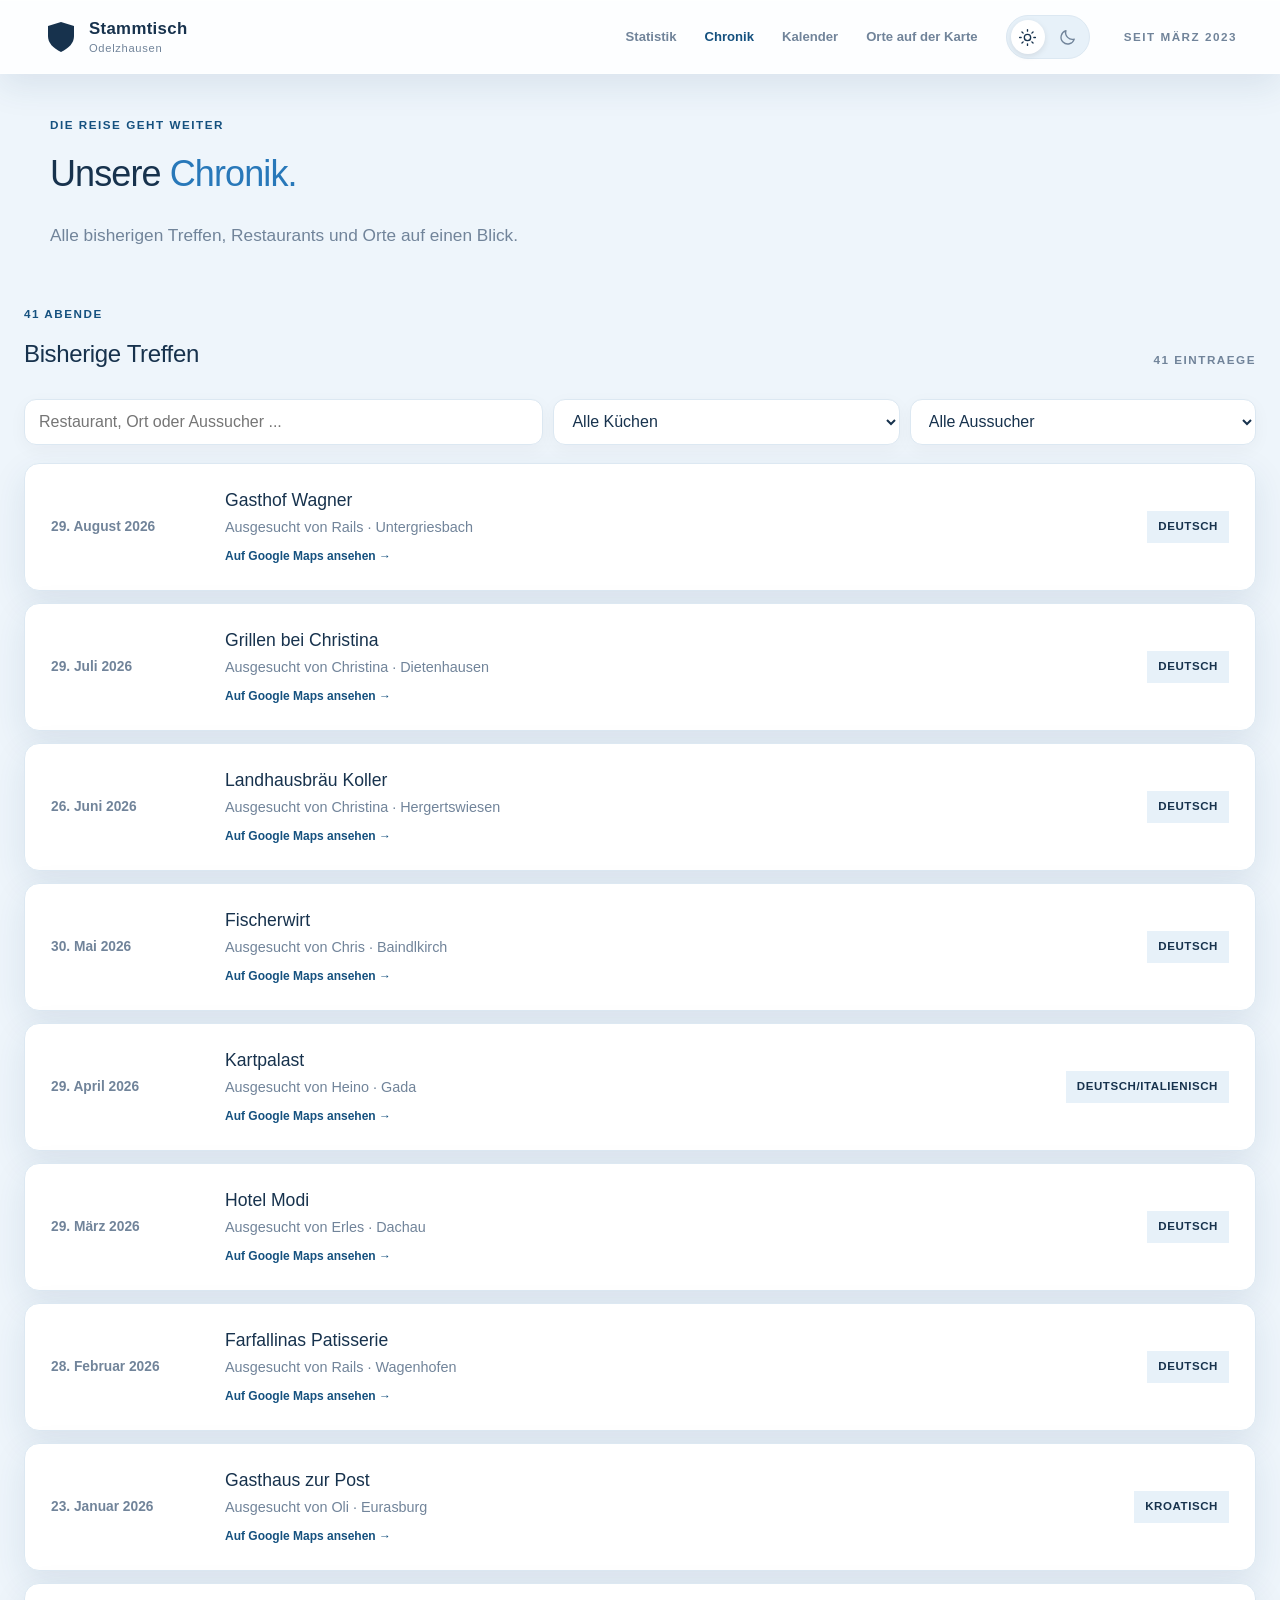
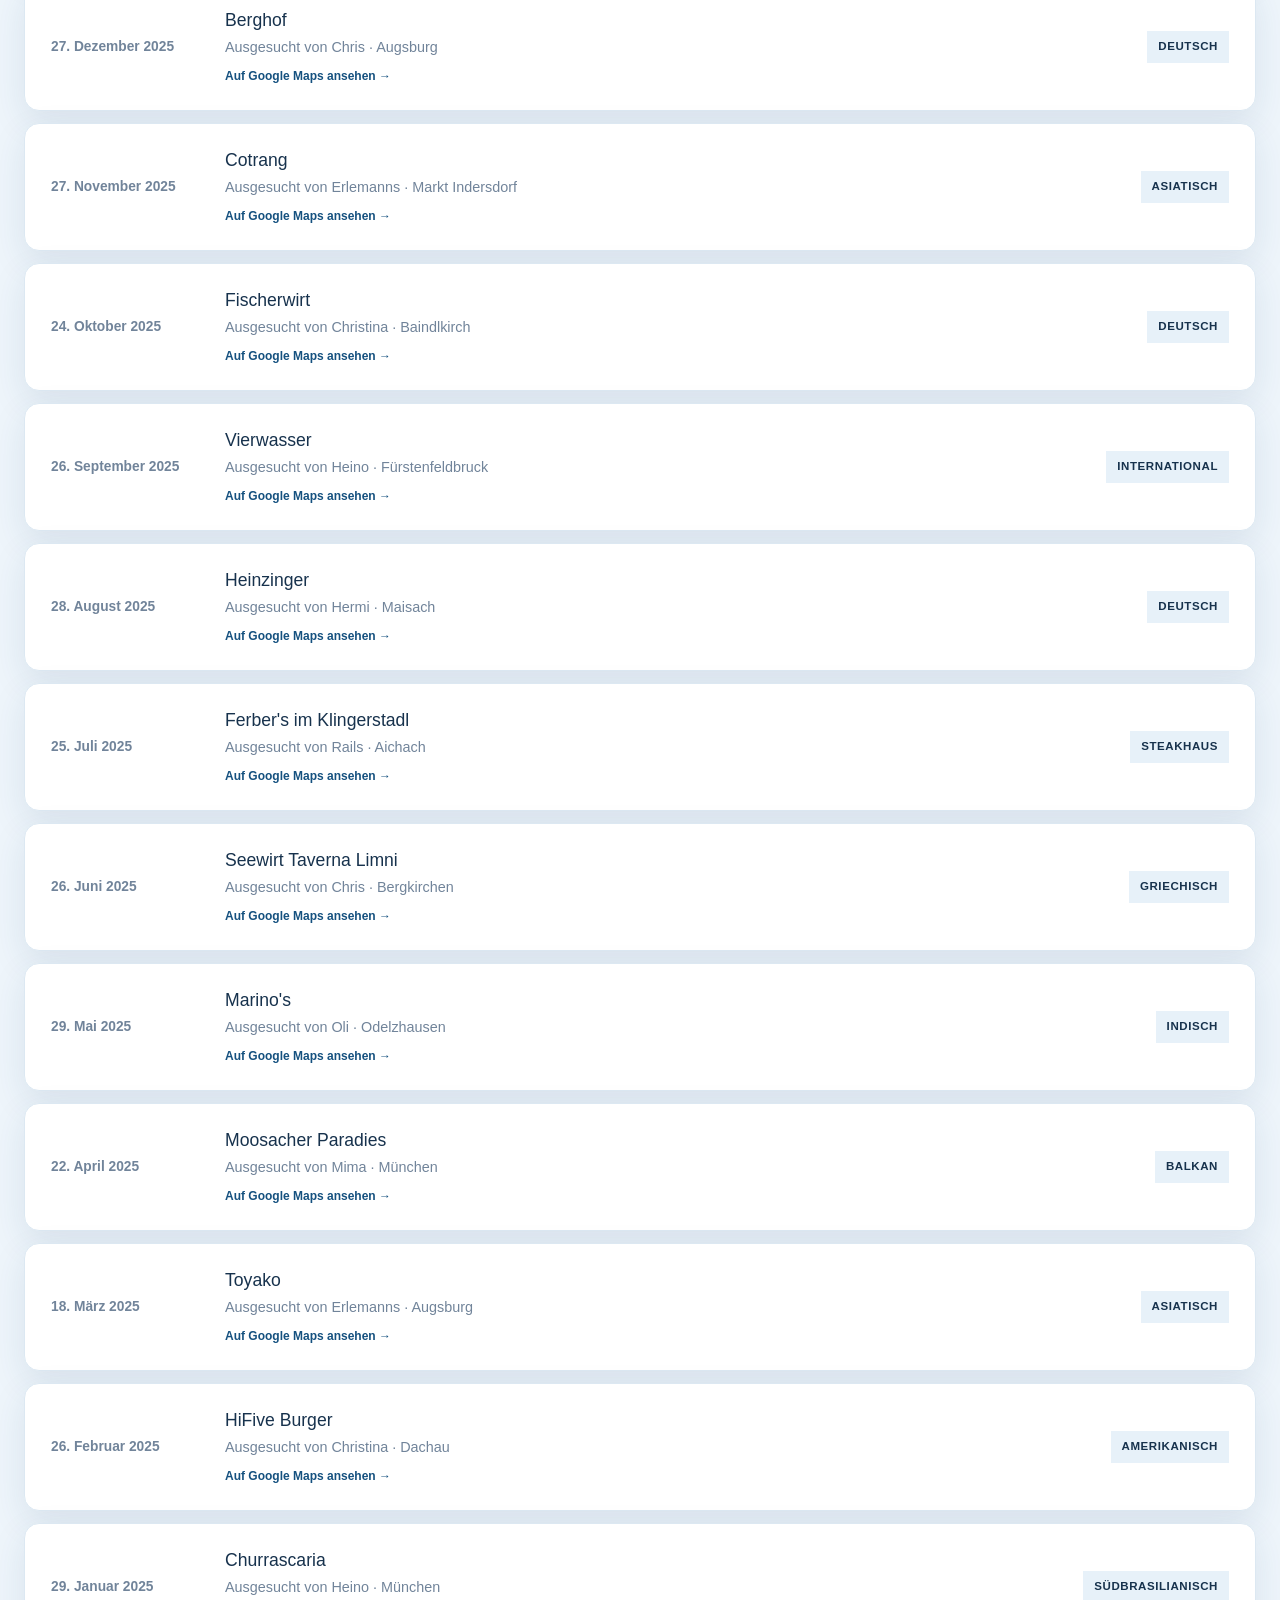
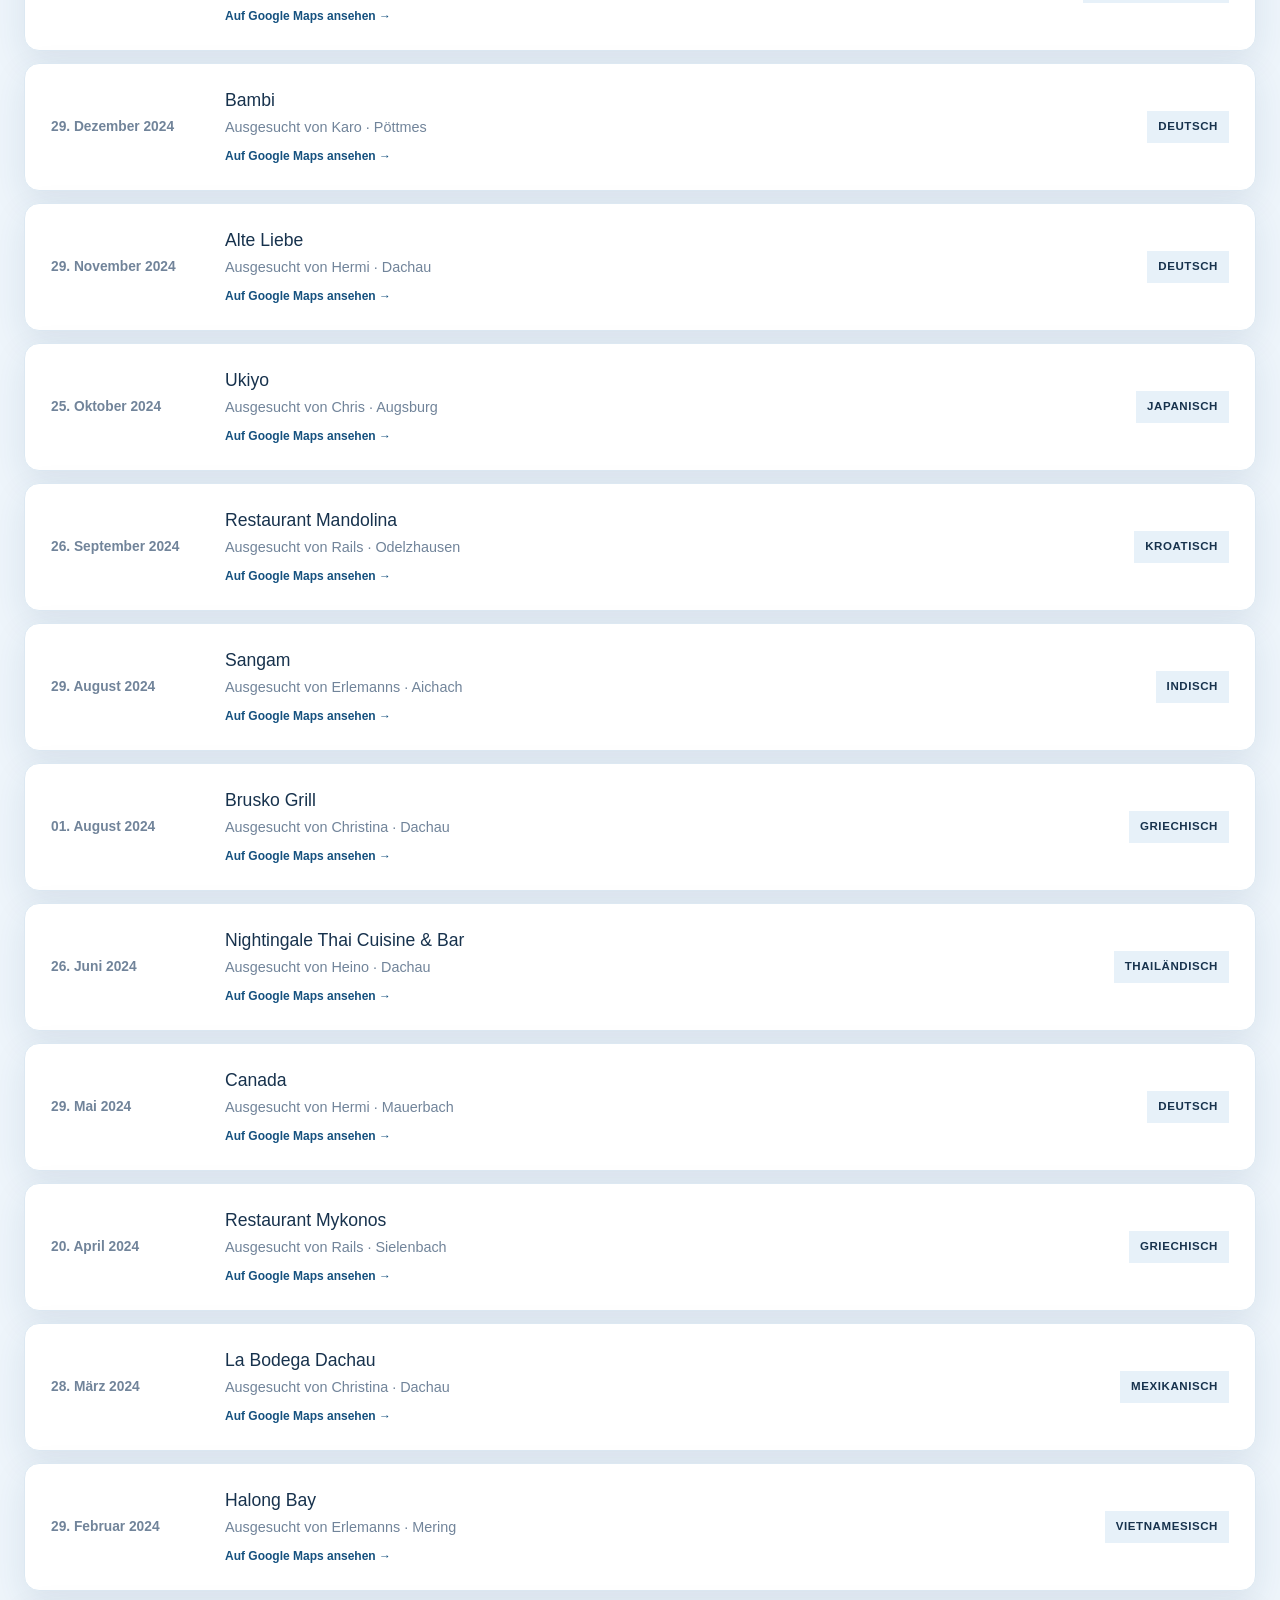
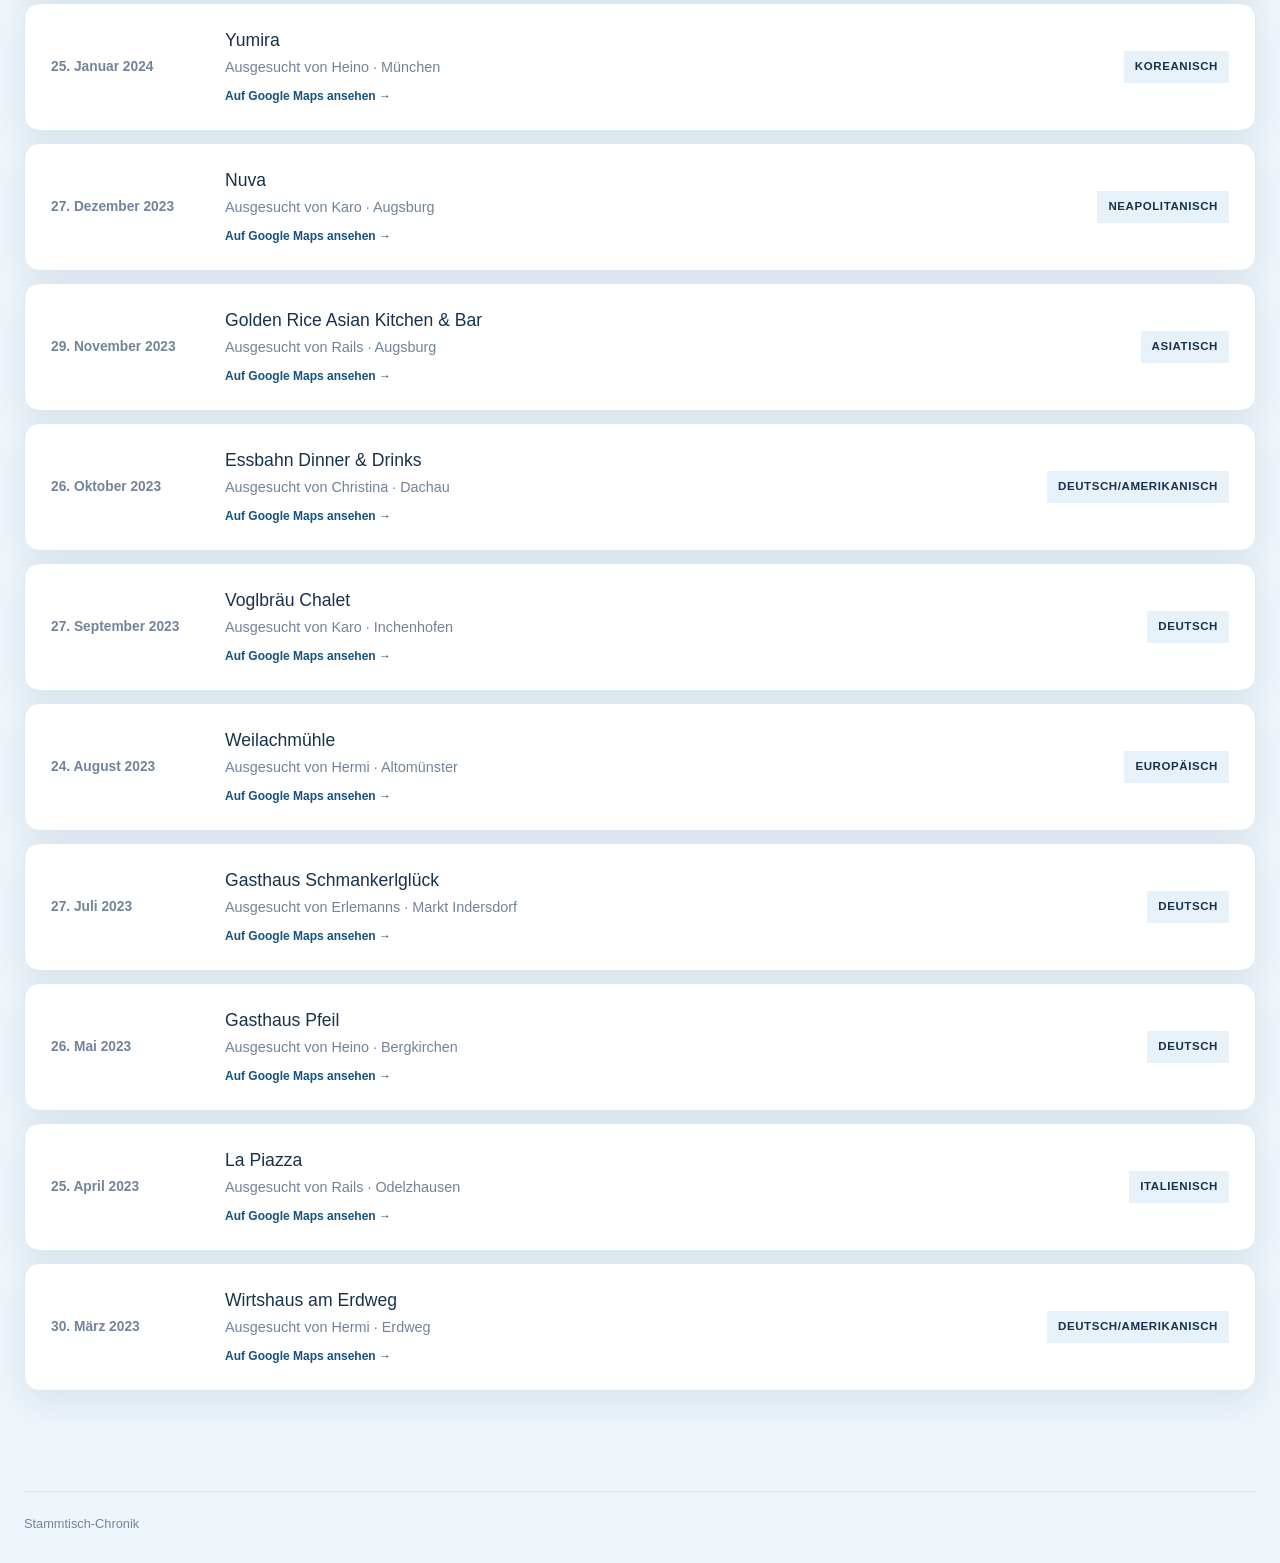
==== commit 276f15ac: "kalender_update_color, darkmode_toggle" ====
--- a/chronik.html
+++ b/chronik.html
@@ -8,7 +8,7 @@
   <link rel="stylesheet" href="css/style.css?v=23">
   <script src="js/app.js?v=12" defer></script>
   <script src="js/navigation.js?v=1" defer></script>
-  <link rel="stylesheet" href="css/theme.css?v=3">
+  <link rel="stylesheet" href="css/theme.css?v=4">
 </head>
 <body>
   <header class="site-header">
--- a/css/theme.css
+++ b/css/theme.css
@@ -72,9 +72,9 @@
 :root[data-theme="dark"] .map-layout .leaflet-control-zoom a { background: var(--surface); color: var(--ink); }
 
 
-.theme-toggle { position: relative; display: inline-flex; align-items: center; justify-content: space-around; flex-shrink: 0; width: 88px; height: 44px; padding: 4px; border: 1px solid var(--line); border-radius: 24px; background: var(--sage); color: var(--muted); cursor: pointer; }
+.theme-toggle { position: relative; display: inline-grid; grid-template-columns: repeat(2, 34px); gap: 6px; place-items: center; flex-shrink: 0; width: 84px; height: 44px; padding: 4px; border: 1px solid var(--line); border-radius: 24px; background: var(--sage); color: var(--muted); cursor: pointer; }
 .theme-toggle::before { content: ''; position: absolute; left: 4px; top: 4px; width: 34px; height: 34px; border-radius: 50%; background: var(--surface); box-shadow: 0 2px 6px #00000018; transition: transform 160ms ease; }
-.theme-toggle[aria-checked="true"]::before { transform: translateX(44px); }
+.theme-toggle[aria-checked="true"]::before { transform: translateX(40px); }
 .theme-toggle svg { position: relative; width: 19px; height: 19px; fill: none; stroke: currentColor; stroke-width: 1.7; stroke-linecap: round; stroke-linejoin: round; }
 .theme-toggle[aria-checked="false"] .theme-sun, .theme-toggle[aria-checked="true"] .theme-moon { color: var(--ink); }
 .theme-toggle:focus-visible { outline: 2px solid var(--coral); outline-offset: 4px; }
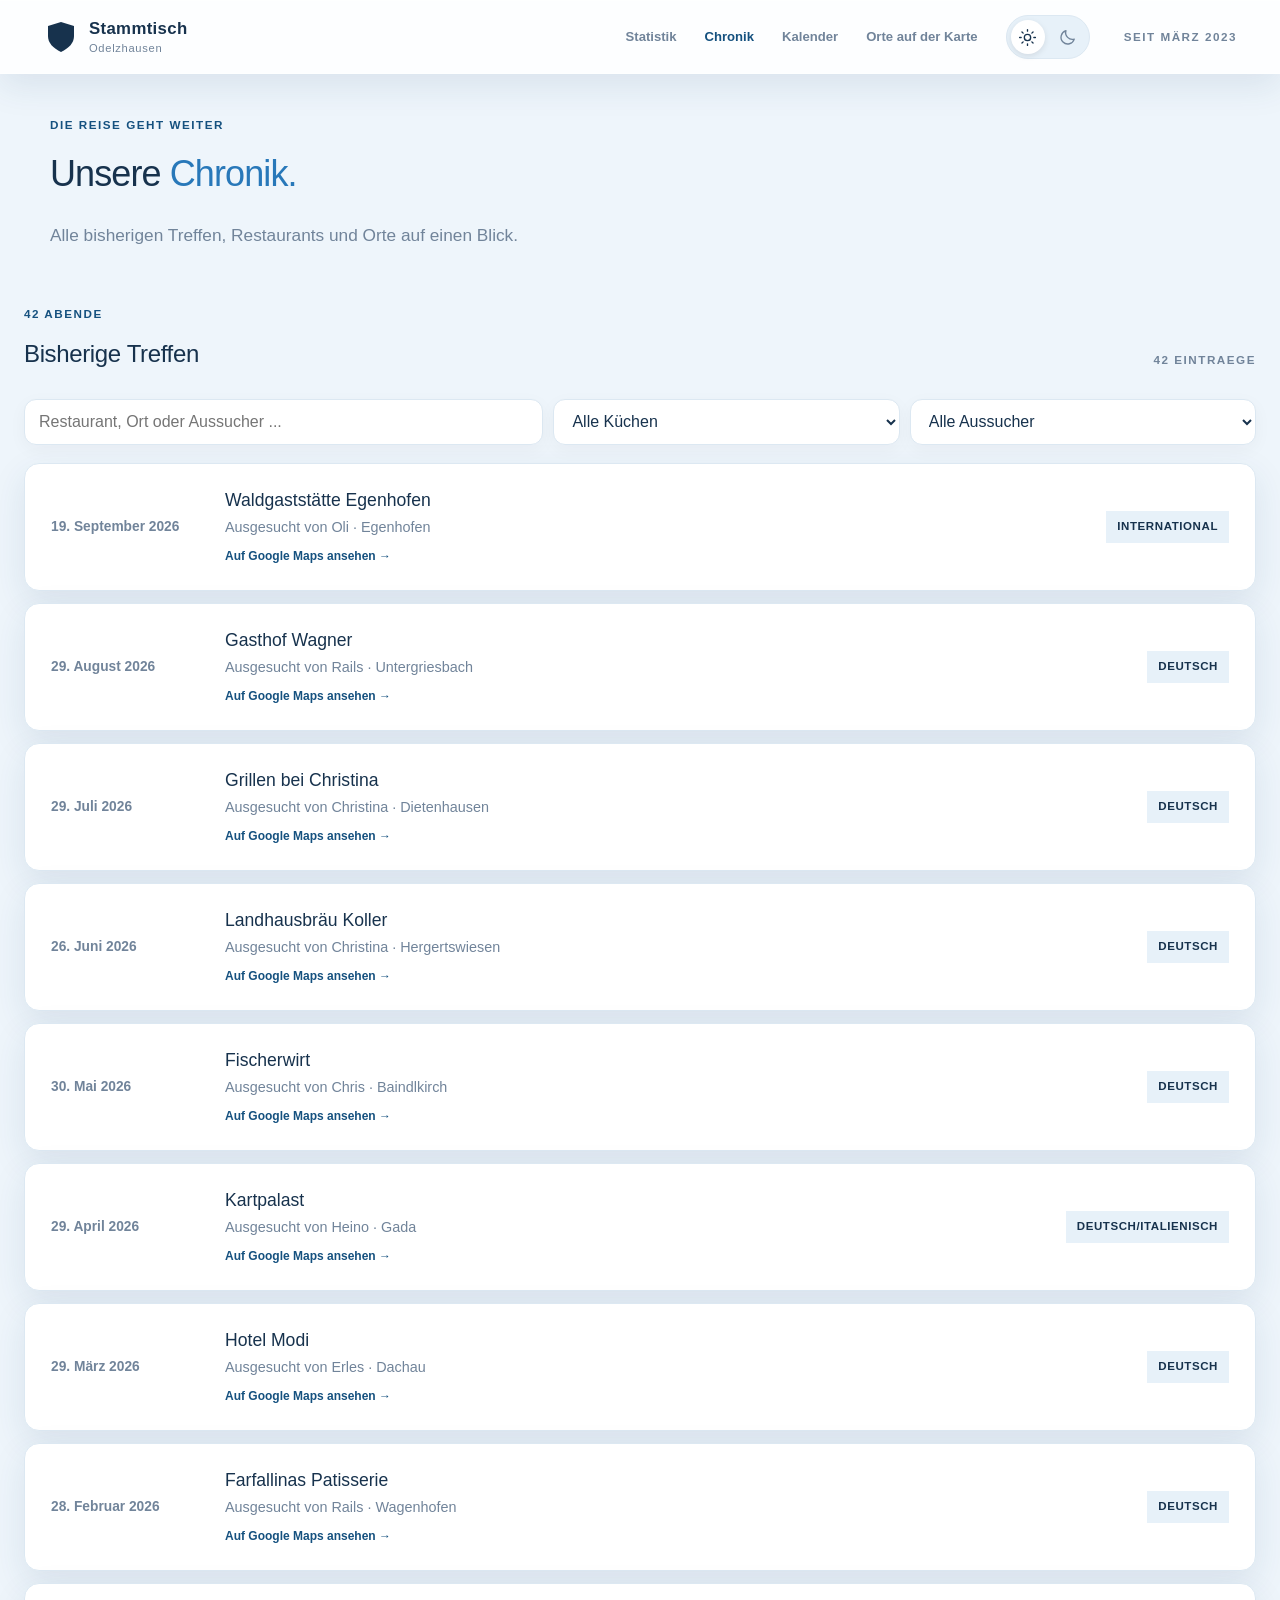
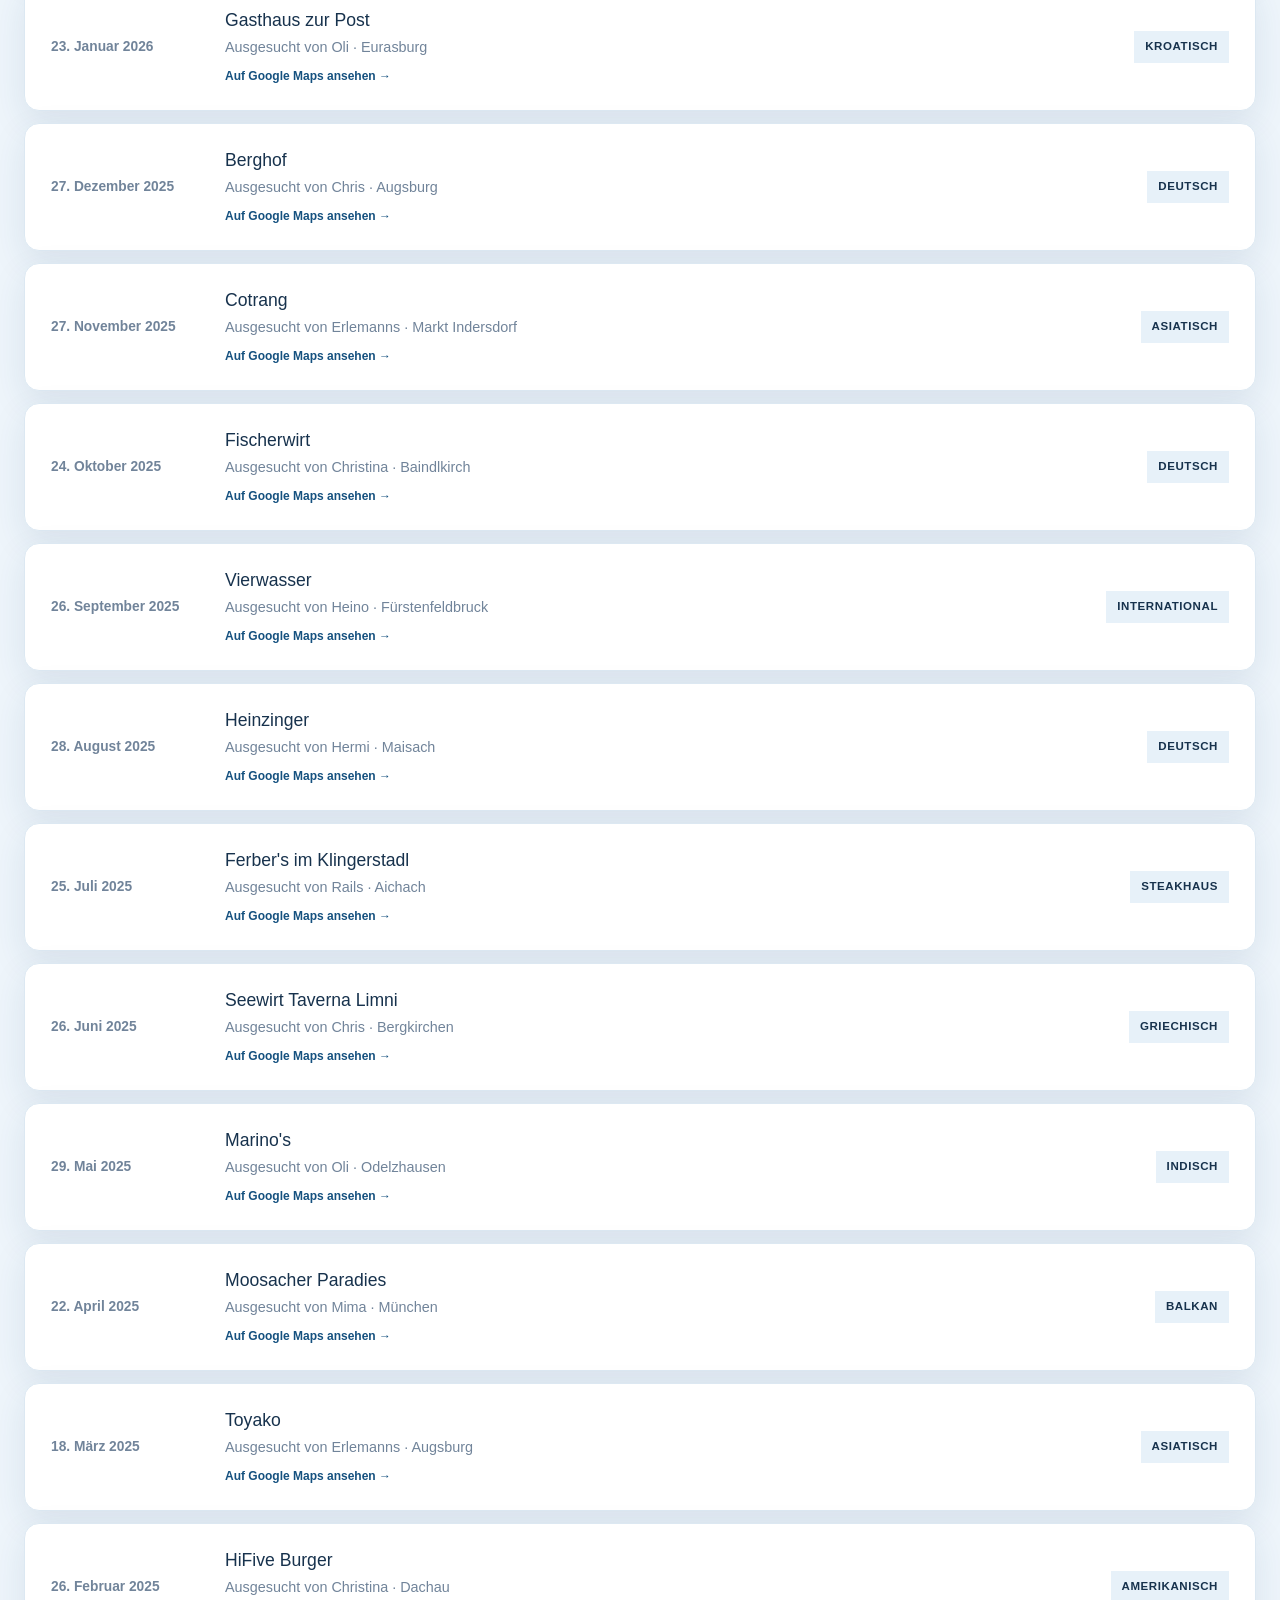
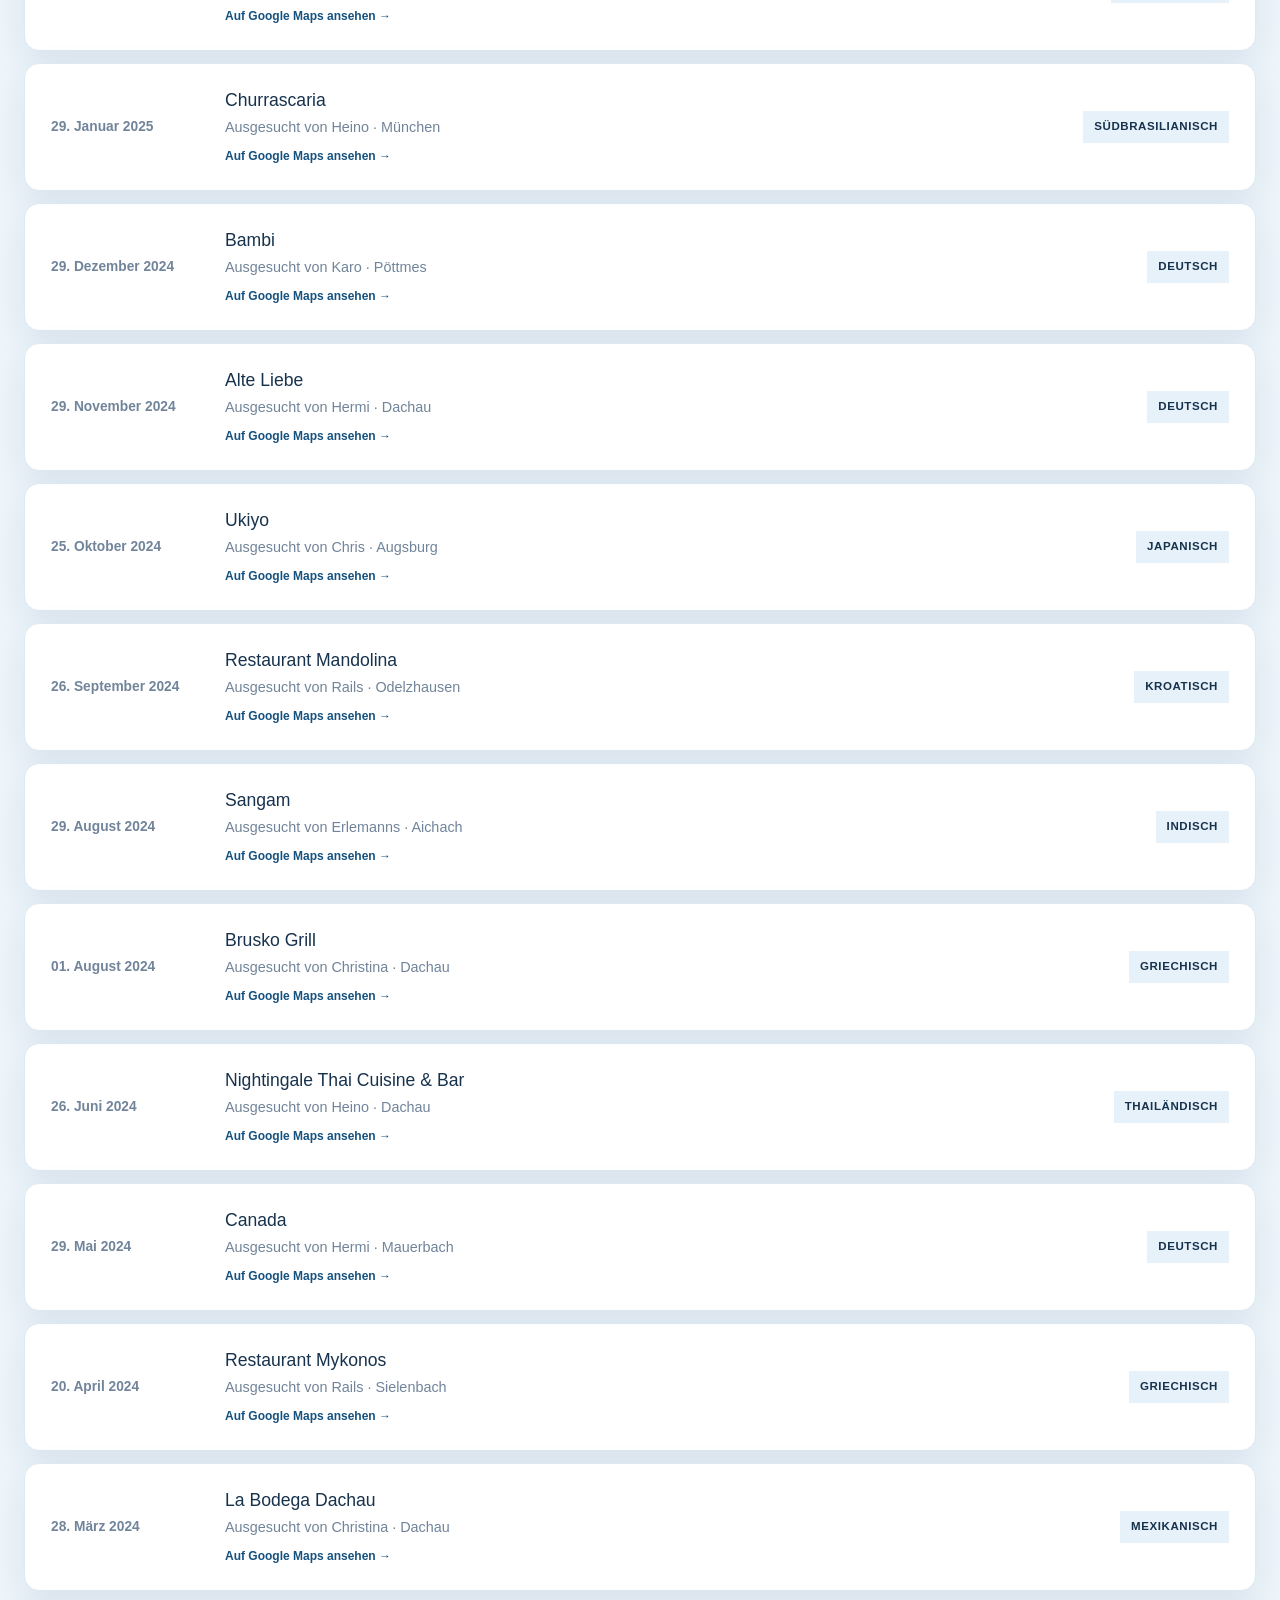
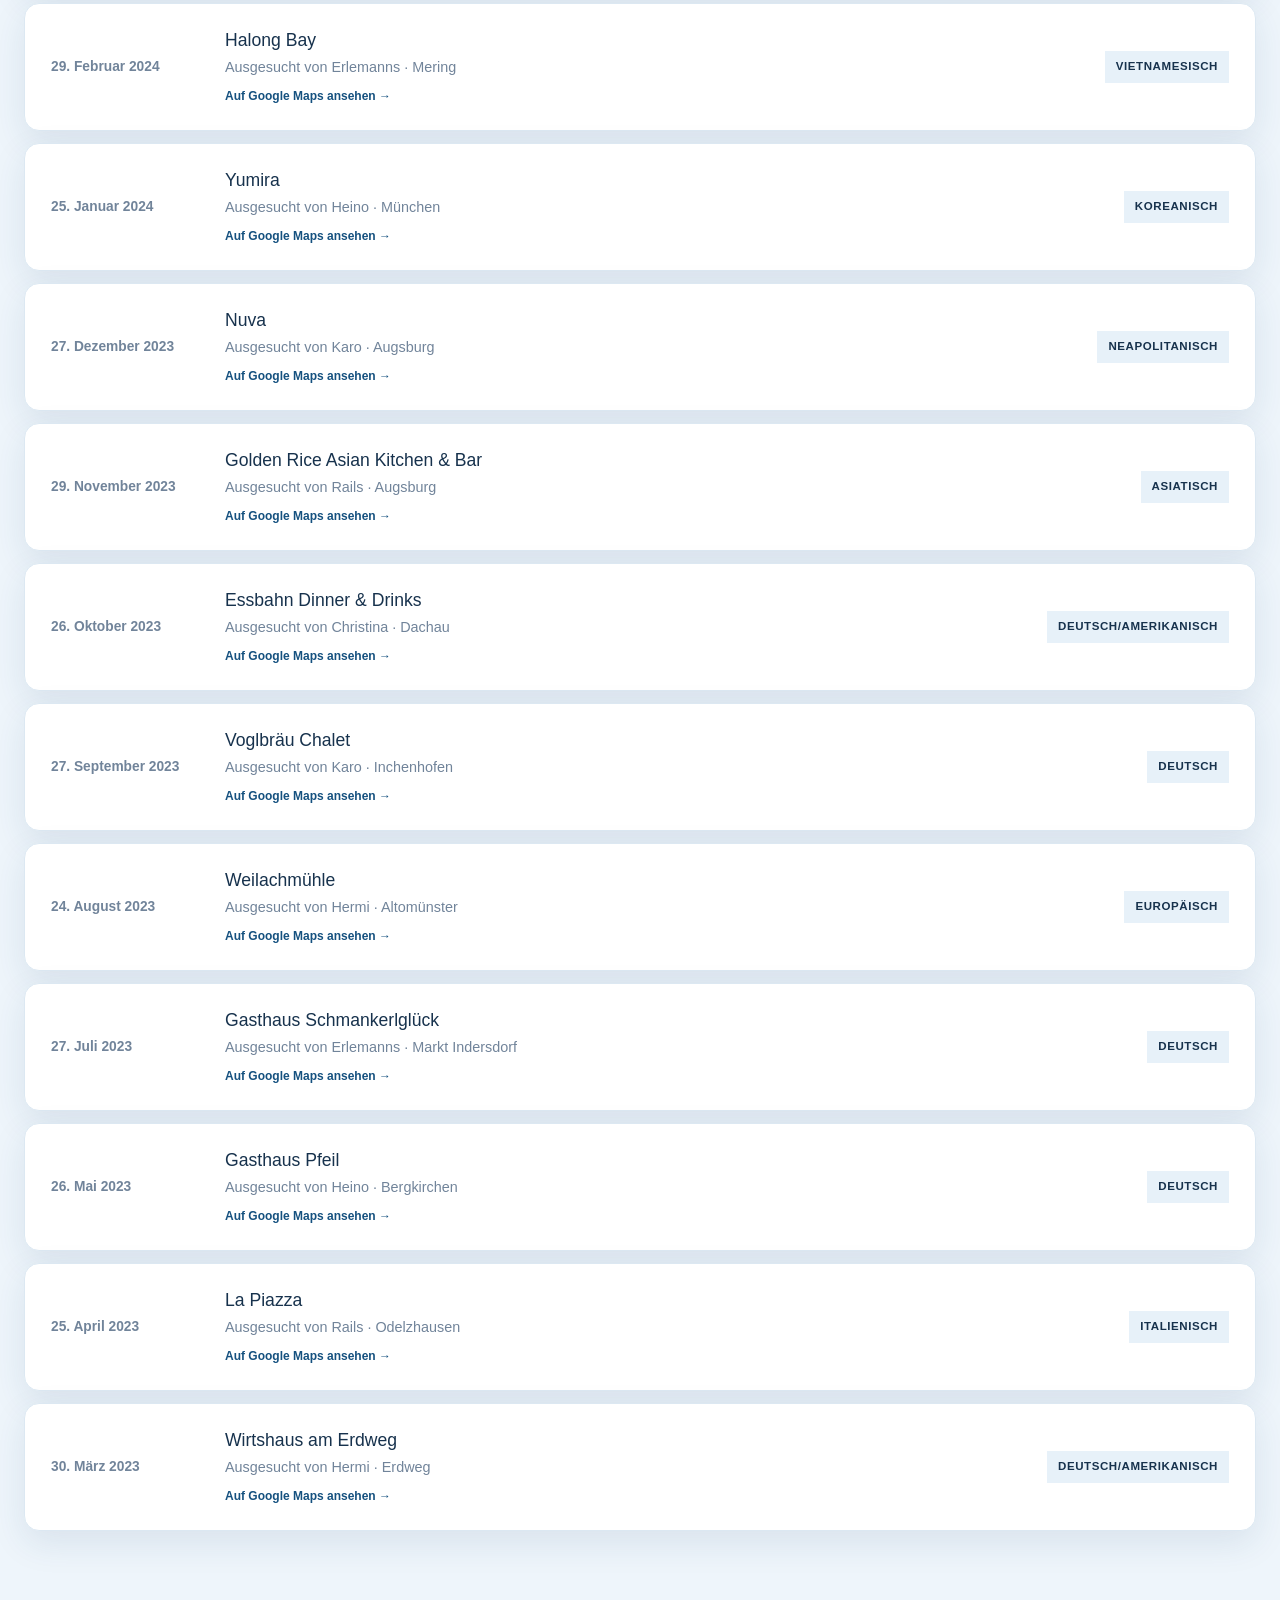
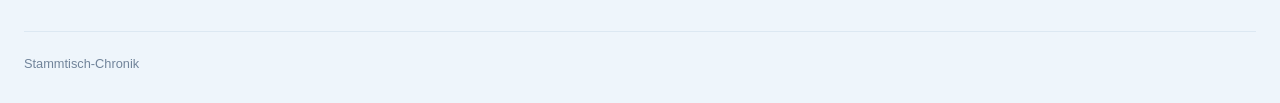
==== commit c38e801d: "chronik_import" ====
--- a/chronik.html
+++ b/chronik.html
@@ -5,8 +5,8 @@
   <script src="js/theme.js?v=2"></script>
   <meta name="viewport" content="width=device-width, initial-scale=1">
   <title>Stammtisch | Chronik</title>
-  <link rel="stylesheet" href="css/style.css?v=23">
-  <script src="js/app.js?v=12" defer></script>
+  <link rel="stylesheet" href="css/style.css?v=24">
+  <script src="js/app.js?v=14" defer></script>
   <script src="js/navigation.js?v=1" defer></script>
   <link rel="stylesheet" href="css/theme.css?v=4">
 </head>
@@ -31,7 +31,7 @@
     </section>
     <section class="chronicle" aria-labelledby="chronicle-title">
       <div class="section-heading">
-        <div><p class="eyebrow">41 Abende</p><h2 id="chronicle-title">Bisherige Treffen</h2></div>
+        <div><p class="eyebrow"><span data-meeting-total>42</span> Abende</p><h2 id="chronicle-title">Bisherige Treffen</h2></div>
         <span class="entry-count" id="entry-count">Wird geladen ...</span>
       </div>
       <div class="filters" aria-label="Chronik filtern">
--- a/css/style.css
+++ b/css/style.css
@@ -105,7 +105,7 @@
 .map-result { display: grid; grid-template-columns: 18px 1fr; gap: 12px; padding: 15px 0; border-bottom: 1px solid var(--line); cursor: pointer; }
 .map-result:hover, .map-result:focus-visible { background: var(--sage); outline: 0; }
 .map-result:last-child { border-bottom: 0; }
-.map-result-pin { width: 12px; height: 12px; margin-top: 5px; border: 3px solid #d8eafa; border-radius: 50%; background: var(--coral); box-shadow: 0 0 0 1px var(--coral); }
+.map-result-pin { justify-self: center; width: 12px; height: 12px; margin-top: 5px; border: 3px solid #d8eafa; border-radius: 50%; background: var(--coral); box-shadow: 0 0 0 1px var(--coral); }
 .map-result h2 { margin: 0 0 2px; font-family: Arial, sans-serif; font-size: 0.98rem; font-weight: 400; letter-spacing: 0; }
 .map-result p { margin: 0 0 5px; color: var(--muted); font-size: 0.78rem; }
 .map-result span:not(.map-result-pin) { color: var(--coral-dark); font-size: 0.7rem; font-weight: 700; letter-spacing: 0.08em; text-transform: uppercase; }
@@ -113,6 +113,7 @@
 .map-result-link:hover { text-decoration: underline; }
 .map-sidebar-link { display: flex; justify-content: space-between; margin-top: auto; padding-top: 16px; color: var(--coral-dark); font-size: 0.82rem; font-weight: 700; text-decoration: none; }
 .map-sidebar-link span { font-size: 1.1rem; }
+.map-sidebar-link .map-sidebar-link-label, .map-sidebar-link [data-meeting-total] { font-size: inherit; }
 .leaflet-marker-icon.stammtisch-marker { border: 0; }
 .stammtisch-marker span { display: block; width: 16px; height: 16px; border: 4px solid rgba(255, 255, 255, 0.9); border-radius: 50%; background: var(--coral); box-shadow: 0 2px 8px rgba(106, 62, 102, 0.28); }
 .sr-only { position: absolute; width: 1px; height: 1px; padding: 0; margin: -1px; overflow: hidden; clip: rect(0, 0, 0, 0); white-space: nowrap; border: 0; }
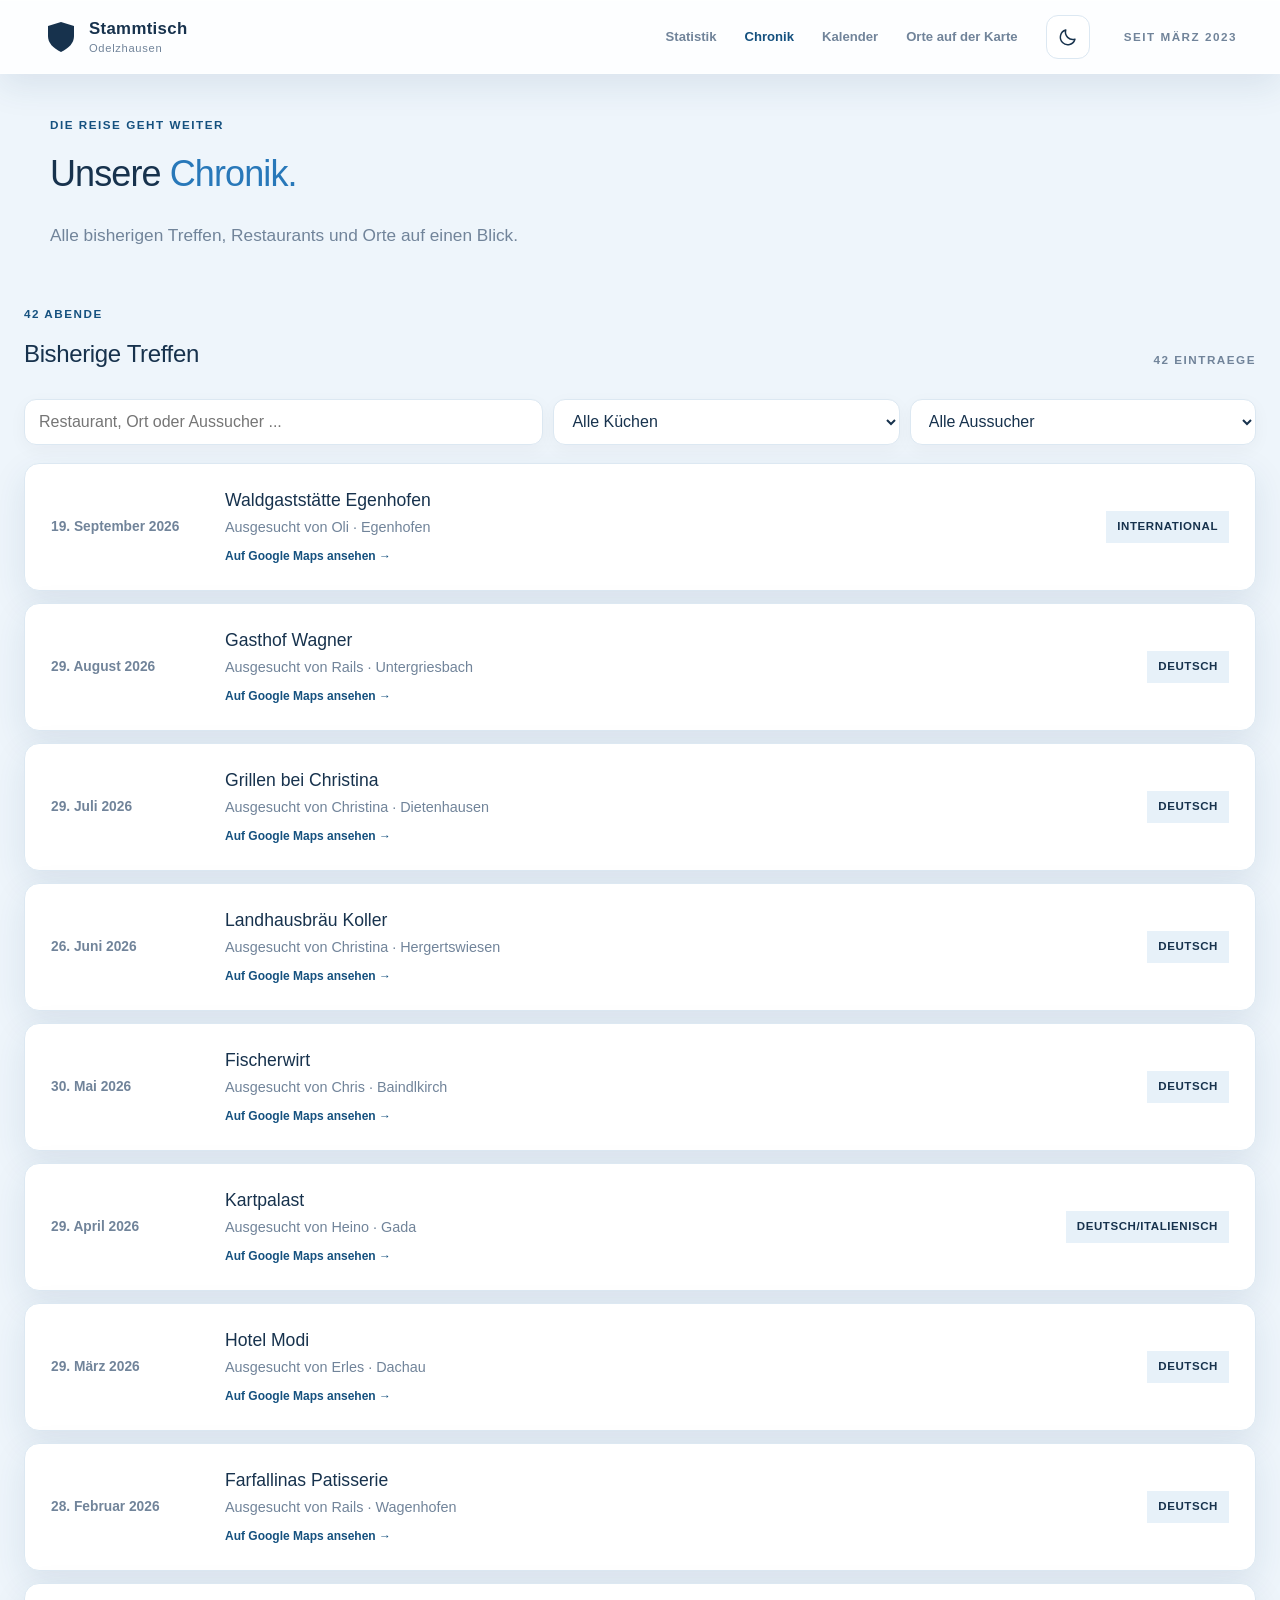
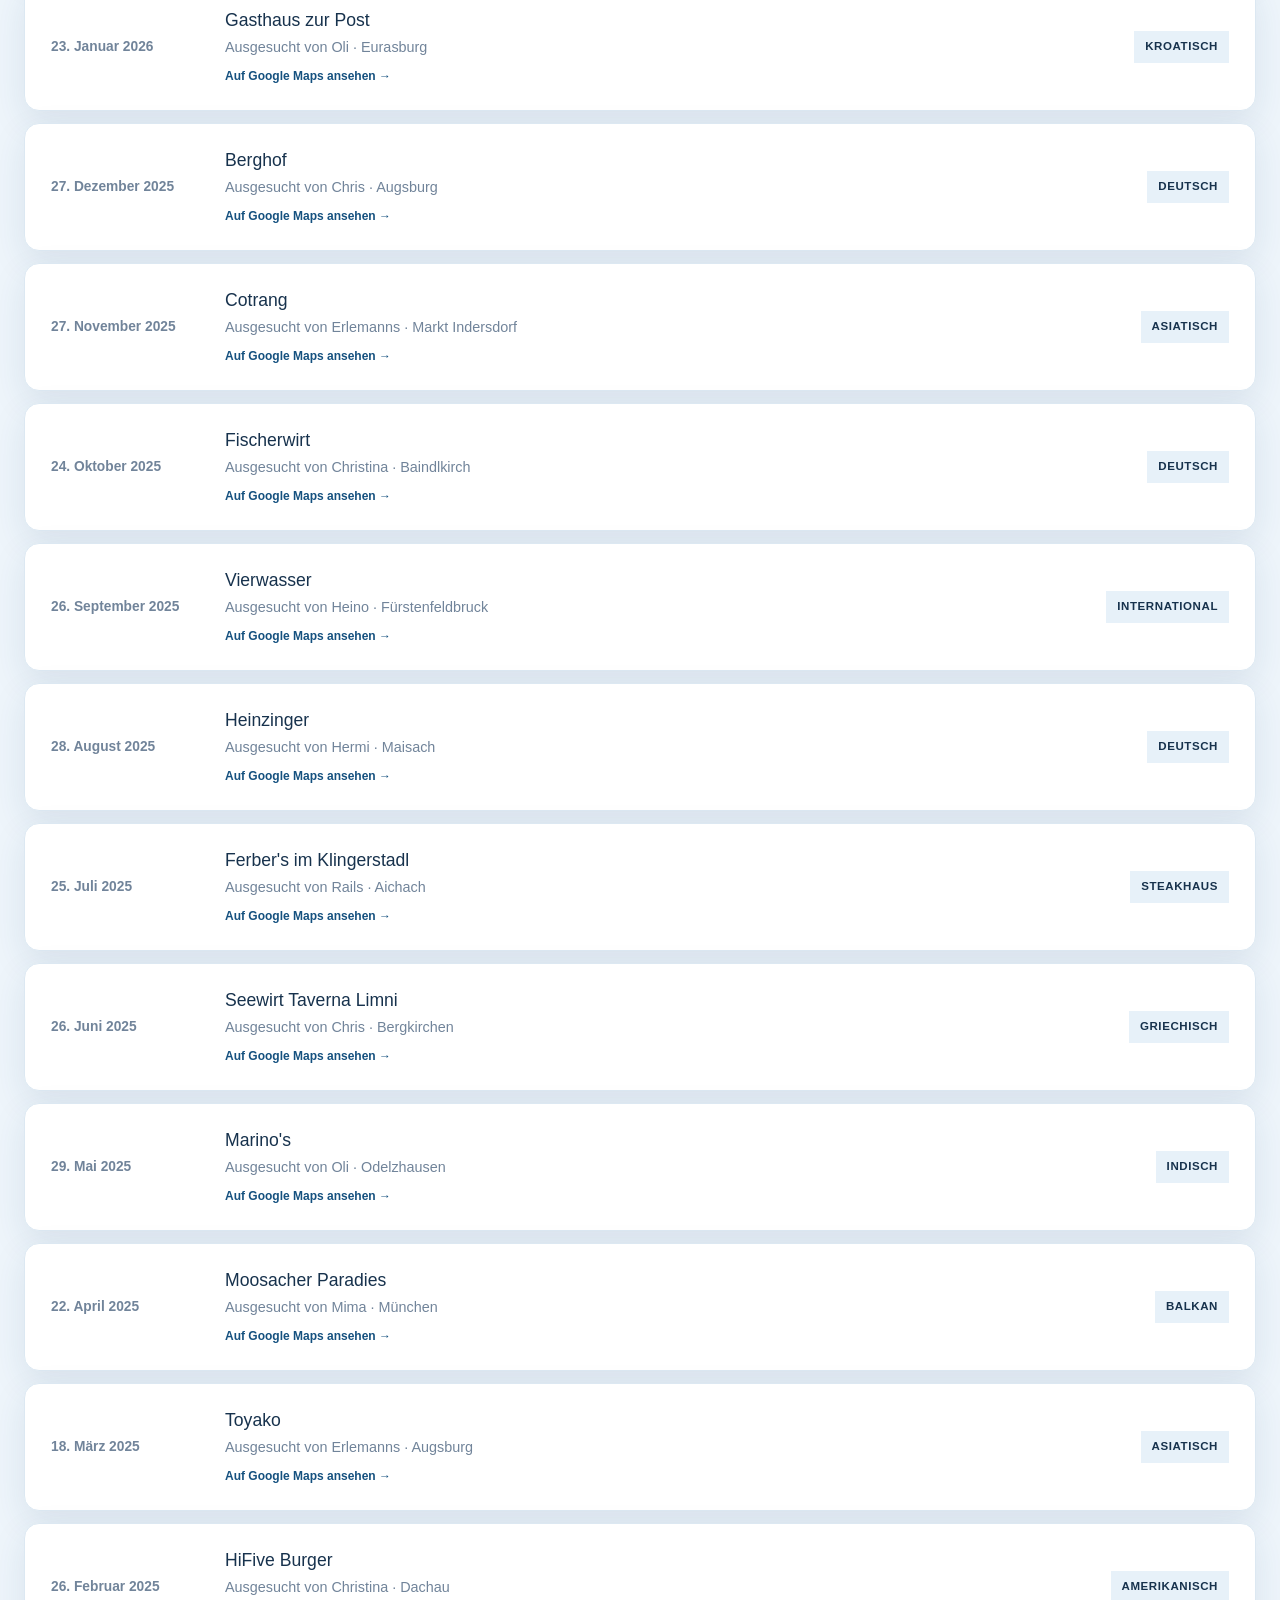
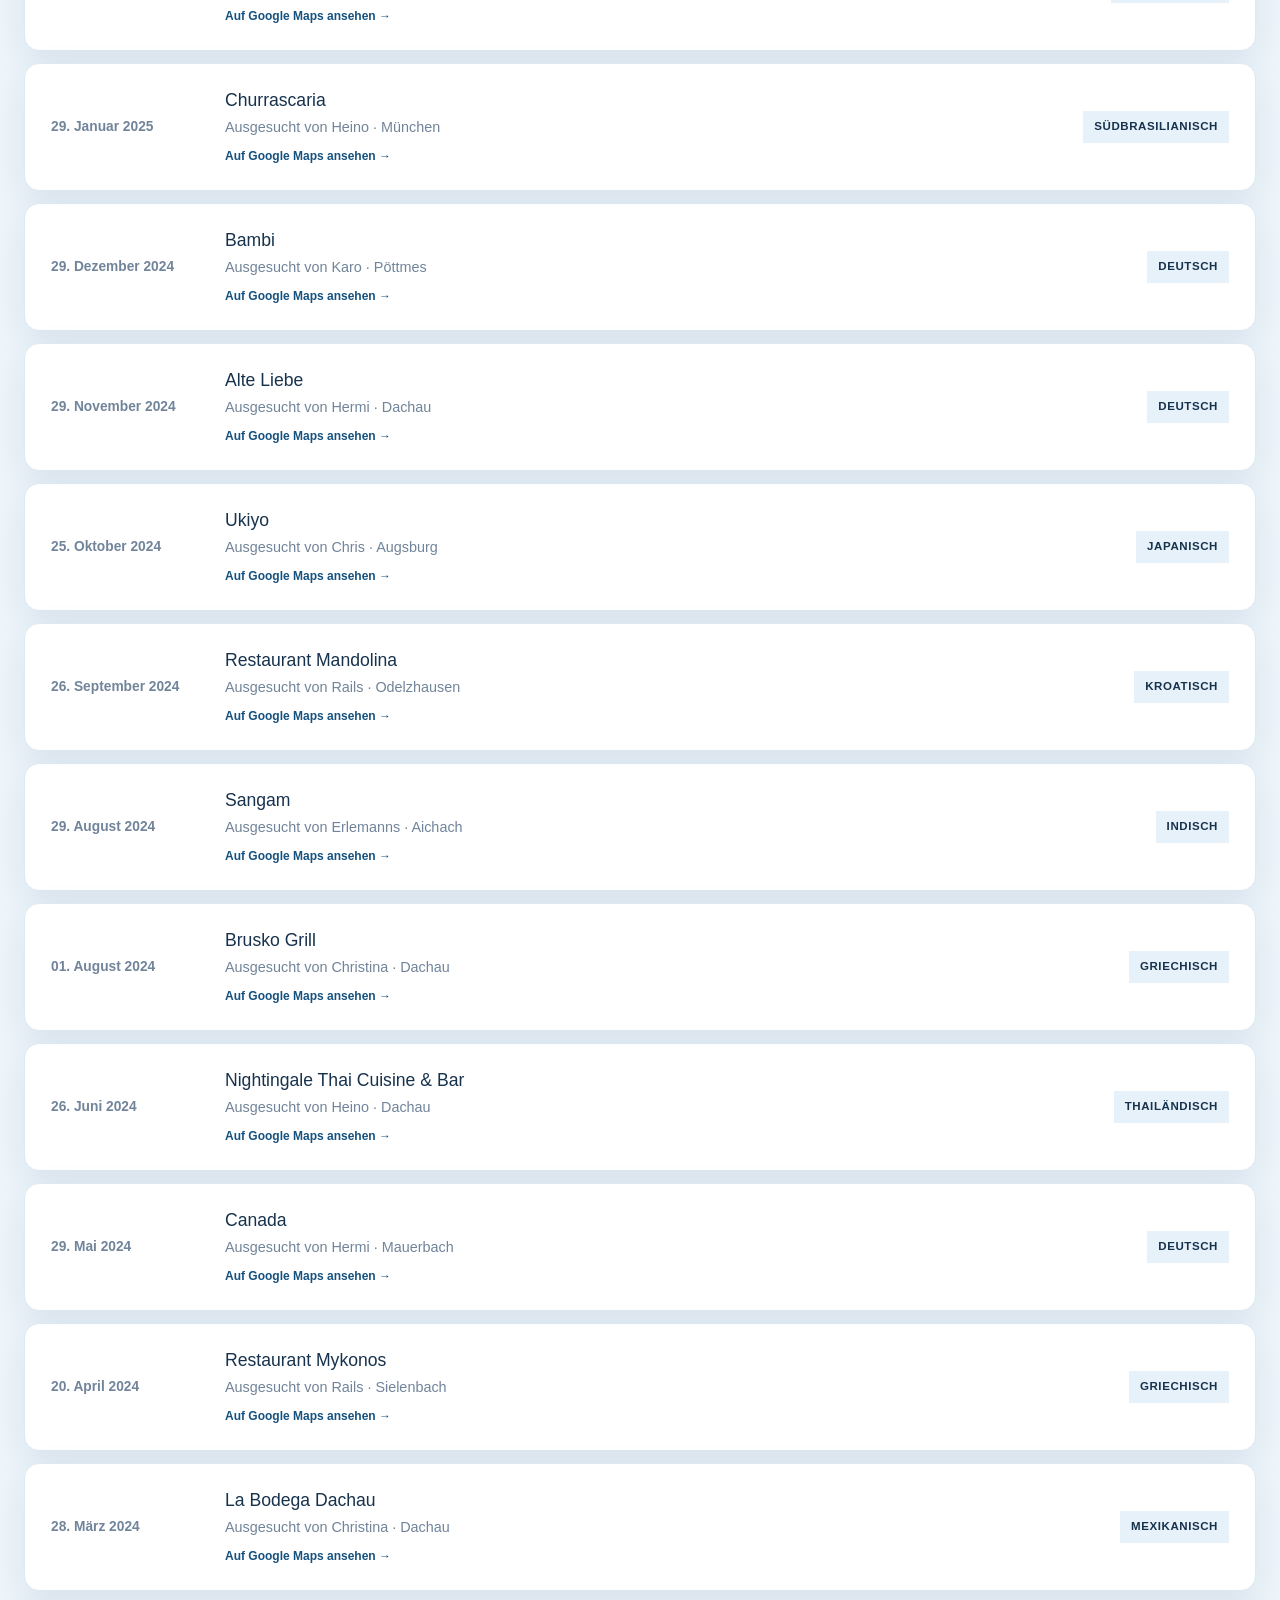
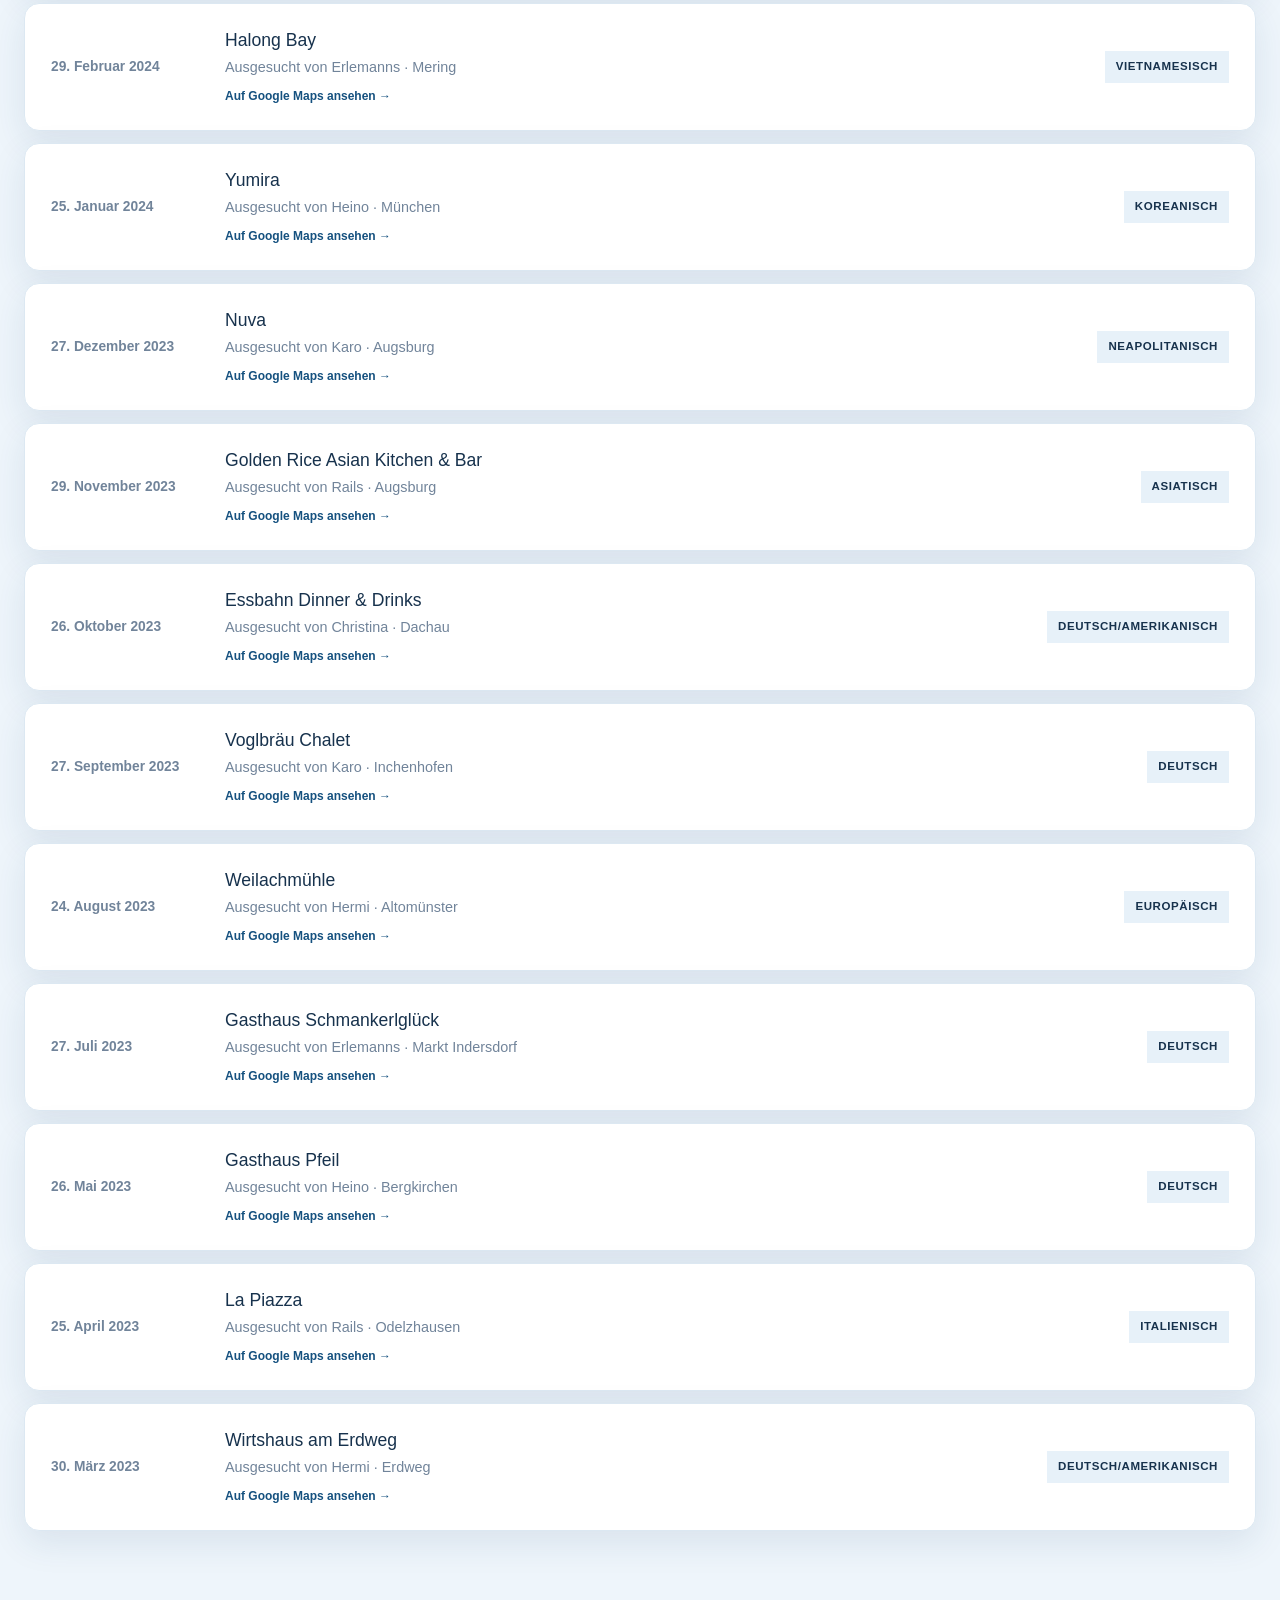
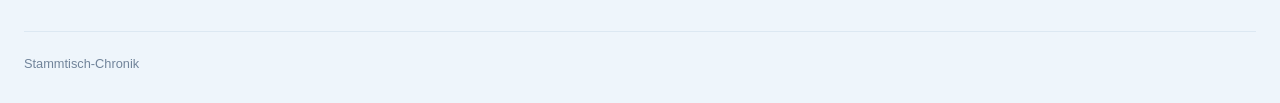
==== commit 18411422: "darkmode_toggle" ====
--- a/chronik.html
+++ b/chronik.html
@@ -2,13 +2,13 @@
 <html lang="de">
 <head>
   <meta charset="utf-8">
-  <script src="js/theme.js?v=2"></script>
+  <script src="js/theme.js?v=3"></script>
   <meta name="viewport" content="width=device-width, initial-scale=1">
   <title>Stammtisch | Chronik</title>
   <link rel="stylesheet" href="css/style.css?v=24">
   <script src="js/app.js?v=14" defer></script>
   <script src="js/navigation.js?v=1" defer></script>
-  <link rel="stylesheet" href="css/theme.css?v=4">
+  <link rel="stylesheet" href="css/theme.css?v=5">
 </head>
 <body>
   <header class="site-header">
@@ -19,7 +19,7 @@
       <a class="top-nav-active" href="chronik.html">Chronik</a>
       <a href="kalender.html">Kalender</a>
       <a href="orte.html#orte">Orte auf der Karte</a>
-      <button id="theme-toggle" class="theme-toggle" type="button" role="switch" aria-label="Dunkles Design" aria-checked="false"><svg class="theme-sun" viewBox="0 0 24 24" aria-hidden="true"><circle cx="12" cy="12" r="4"/><path d="M12 2v2m0 16v2M2 12h2m16 0h2M5 5l1.5 1.5m11 11L19 19M5 19l1.5-1.5m11-11L19 5"/></svg><svg class="theme-moon" viewBox="0 0 24 24" aria-hidden="true"><path d="M20.5 14A8.5 8.5 0 0 1 10 3.5 8.5 8.5 0 1 0 20.5 14Z"/></svg></button>
+      <button id="theme-toggle" class="theme-toggle" type="button" aria-label="Design wechseln"><svg class="theme-sun" viewBox="0 0 24 24" aria-hidden="true"><circle cx="12" cy="12" r="4"/><path d="M12 2v2m0 16v2M2 12h2m16 0h2M5 5l1.5 1.5m11 11L19 19M5 19l1.5-1.5m11-11L19 5"/></svg><svg class="theme-moon" viewBox="0 0 24 24" aria-hidden="true"><path d="M20.5 14A8.5 8.5 0 0 1 10 3.5 8.5 8.5 0 1 0 20.5 14Z"/></svg></button>
     </nav>
     <span class="header-note">Seit M&auml;rz 2023</span>
   </header>
--- a/css/theme.css
+++ b/css/theme.css
@@ -72,11 +72,11 @@
 :root[data-theme="dark"] .map-layout .leaflet-control-zoom a { background: var(--surface); color: var(--ink); }
 
 
-.theme-toggle { position: relative; display: inline-grid; grid-template-columns: repeat(2, 34px); gap: 6px; place-items: center; flex-shrink: 0; width: 84px; height: 44px; padding: 4px; border: 1px solid var(--line); border-radius: 24px; background: var(--sage); color: var(--muted); cursor: pointer; }
-.theme-toggle::before { content: ''; position: absolute; left: 4px; top: 4px; width: 34px; height: 34px; border-radius: 50%; background: var(--surface); box-shadow: 0 2px 6px #00000018; transition: transform 160ms ease; }
-.theme-toggle[aria-checked="true"]::before { transform: translateX(40px); }
-.theme-toggle svg { position: relative; width: 19px; height: 19px; fill: none; stroke: currentColor; stroke-width: 1.7; stroke-linecap: round; stroke-linejoin: round; }
-.theme-toggle[aria-checked="false"] .theme-sun, .theme-toggle[aria-checked="true"] .theme-moon { color: var(--ink); }
+.theme-toggle { display: inline-grid; place-items: center; flex-shrink: 0; width: 44px; height: 44px; padding: 0; border: 1px solid var(--line); border-radius: 12px; background: var(--surface); color: var(--ink); cursor: pointer; }
+.theme-toggle:hover { background: var(--sage); border-color: var(--coral); }
+.theme-toggle svg { grid-area: 1 / 1; width: 21px; height: 21px; fill: none; stroke: currentColor; stroke-width: 1.7; stroke-linecap: round; stroke-linejoin: round; }
+.theme-toggle .theme-sun { display: none; }
+:root[data-theme="dark"] .theme-toggle .theme-sun { display: block; }
+:root[data-theme="dark"] .theme-toggle .theme-moon { display: none; }
 .theme-toggle:focus-visible { outline: 2px solid var(--coral); outline-offset: 4px; }
 @media (max-width: 700px) { .theme-toggle { margin: 8px 16px; } }
-@media (prefers-reduced-motion: reduce) { .theme-toggle::before { transition: none; } }
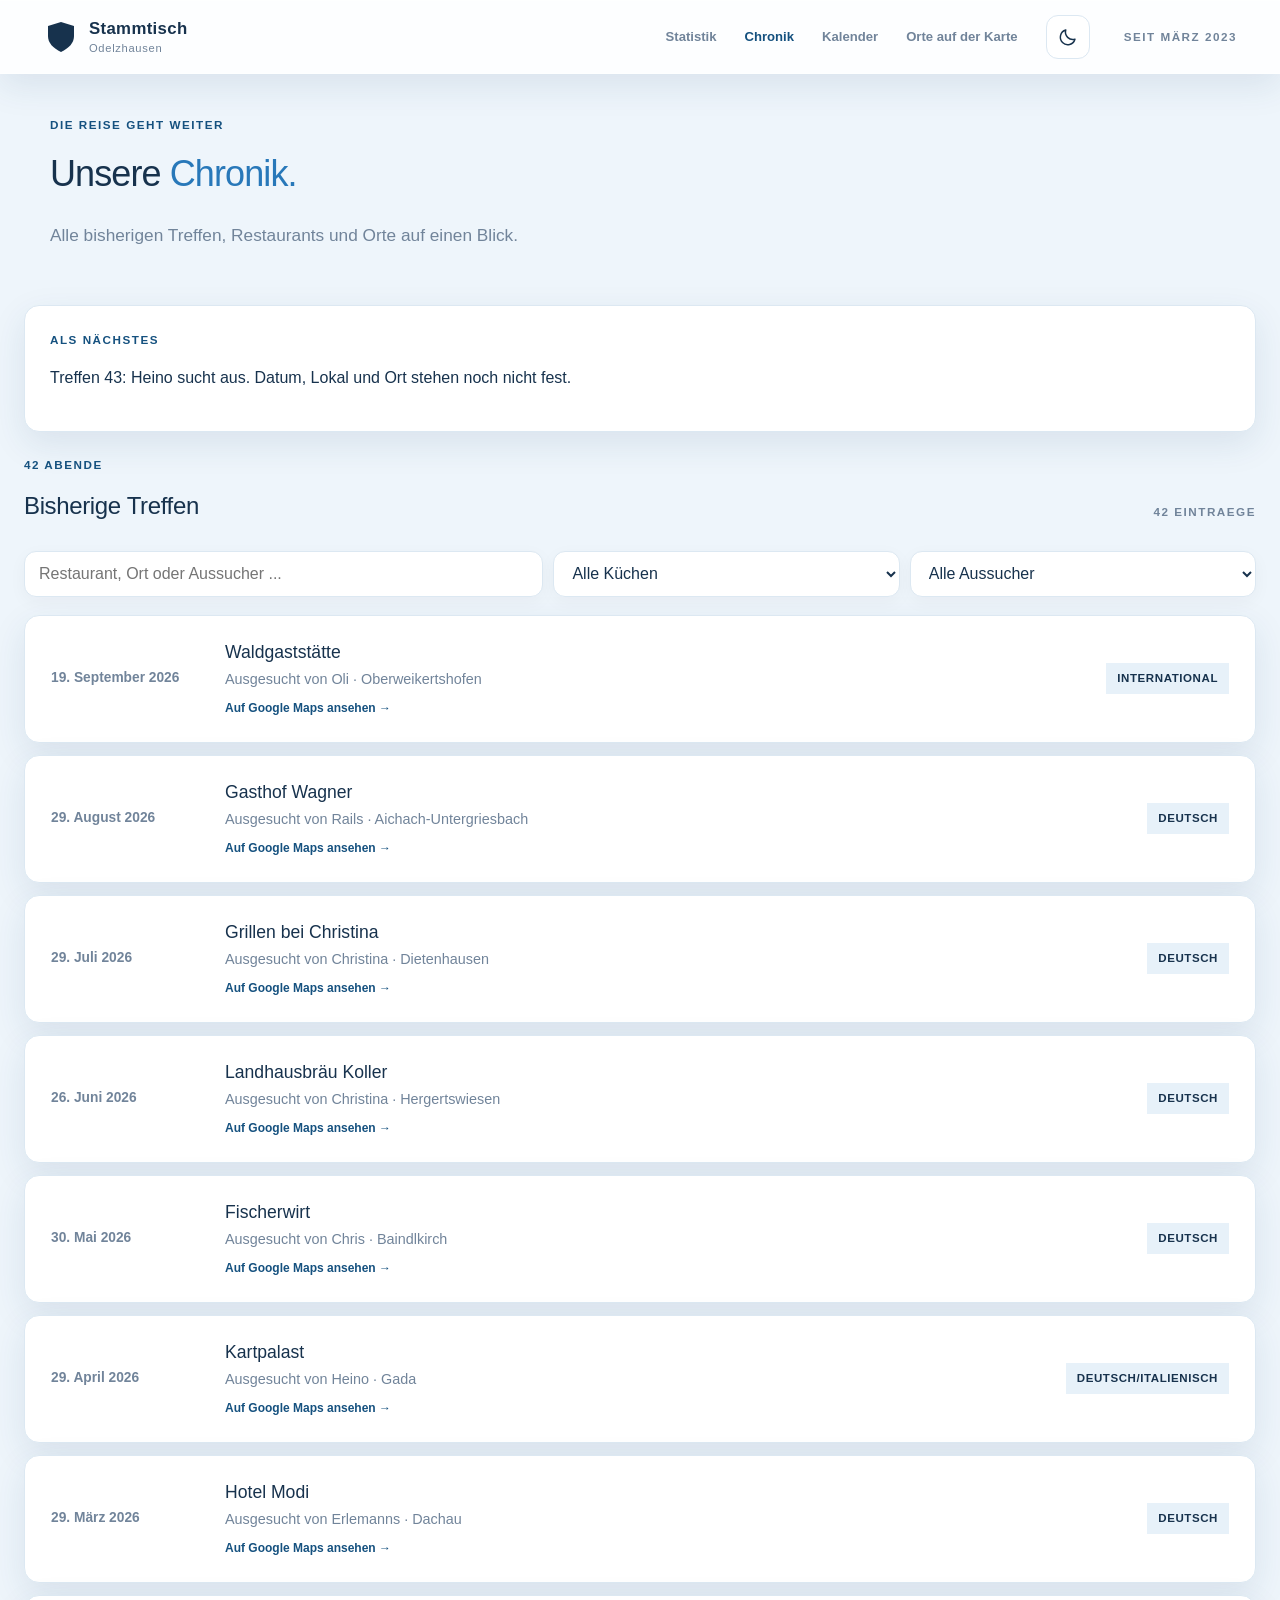
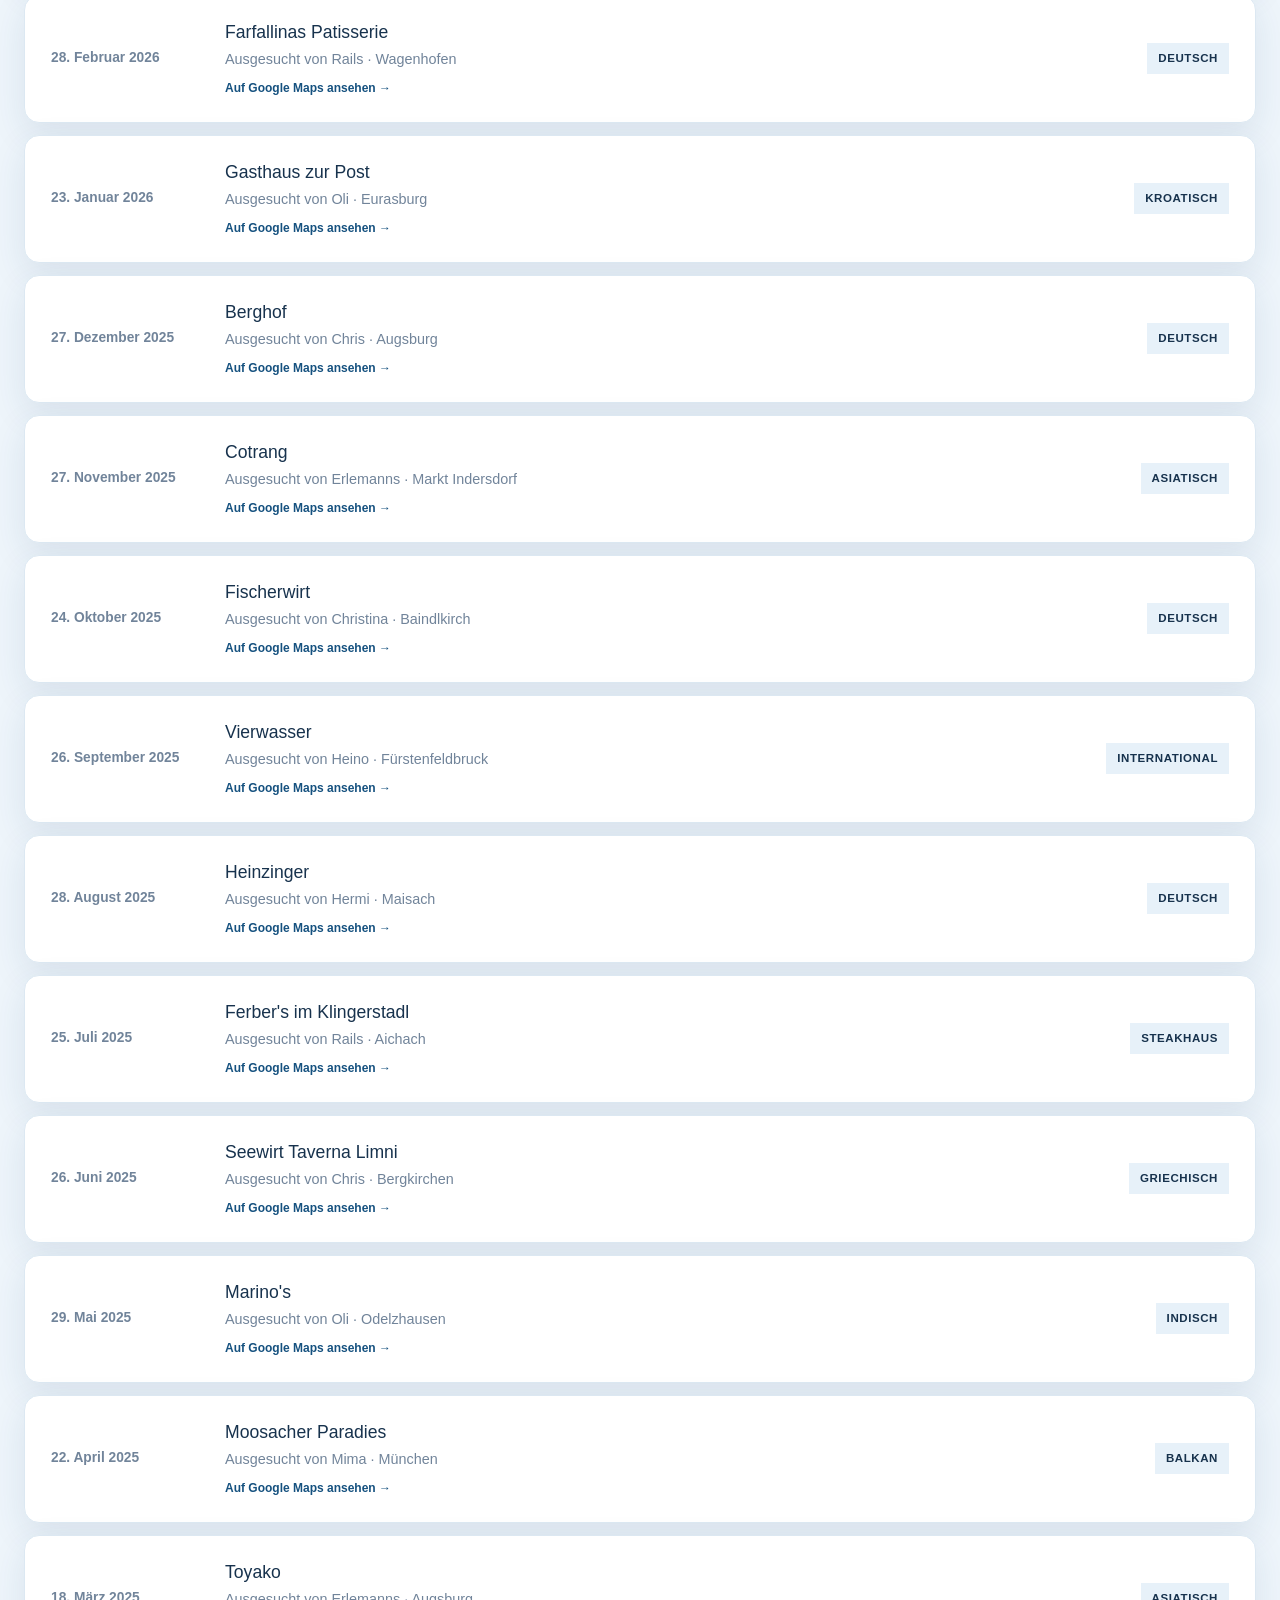
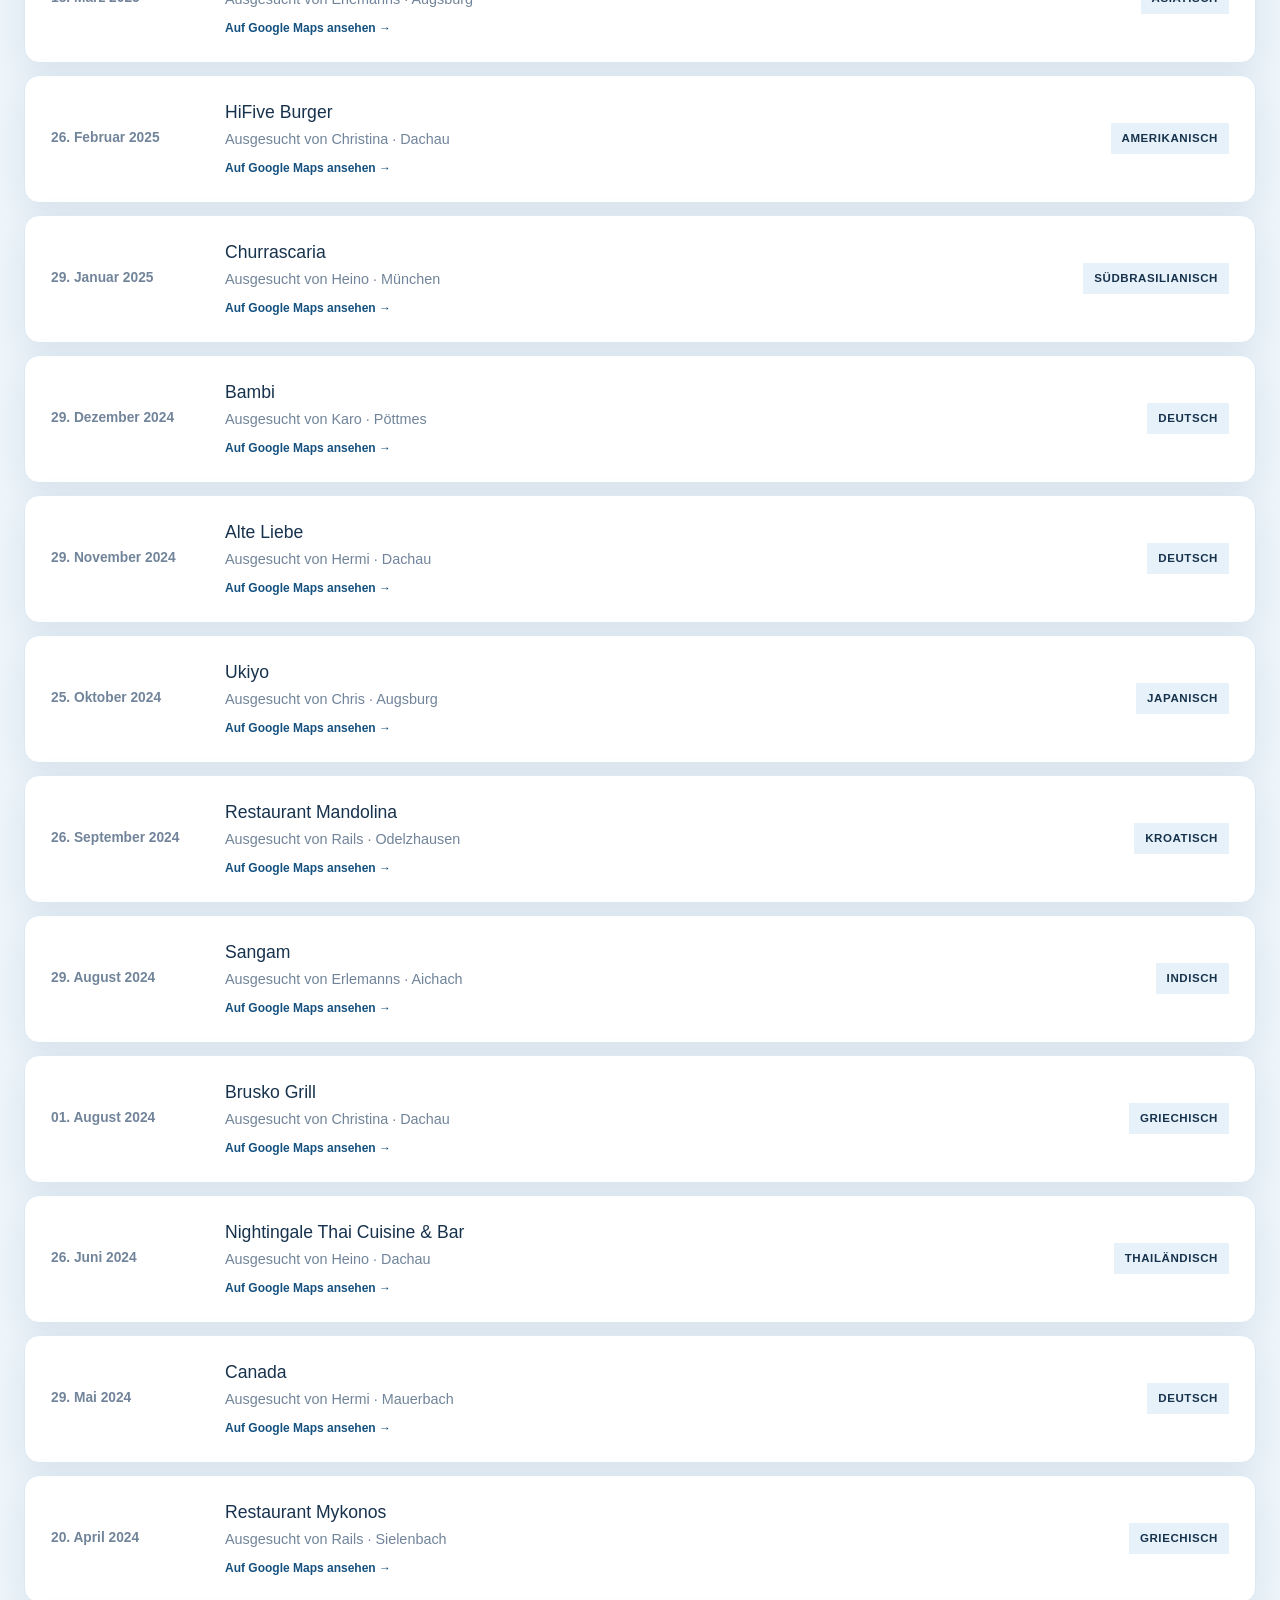
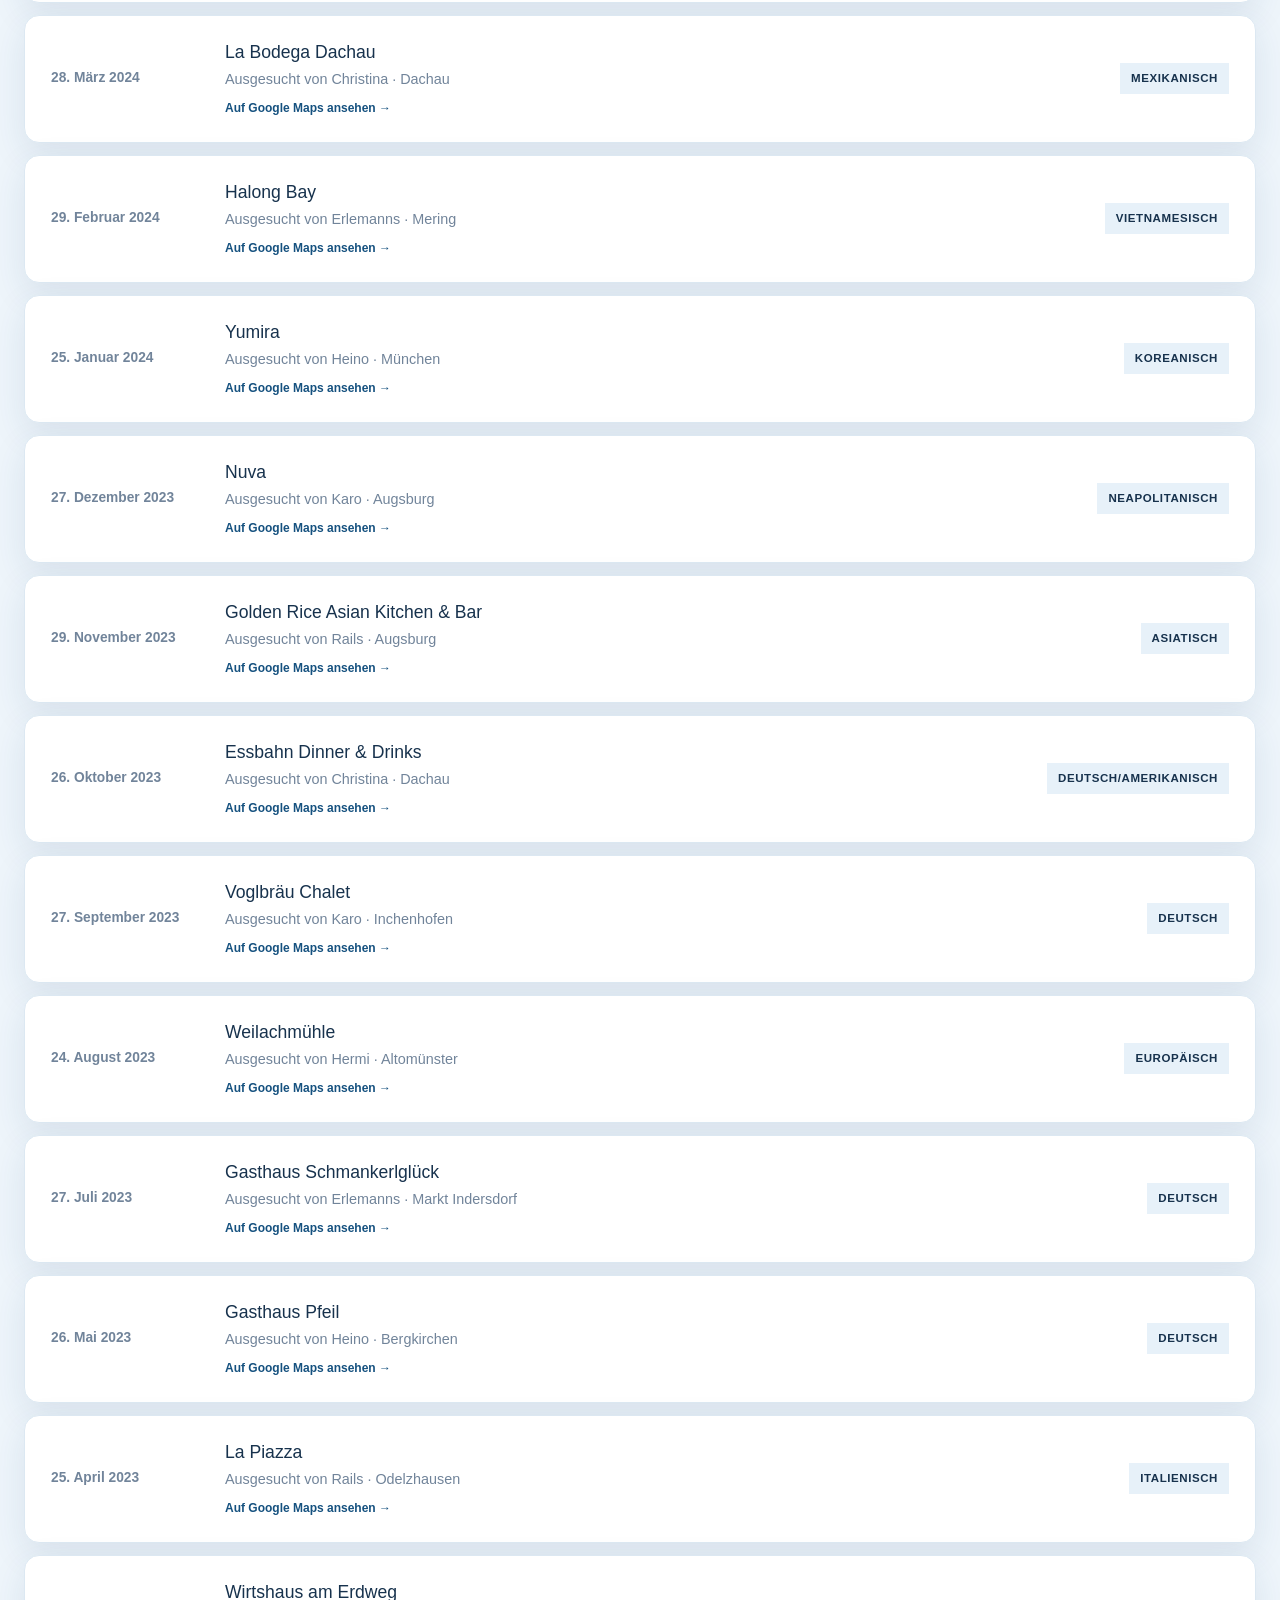
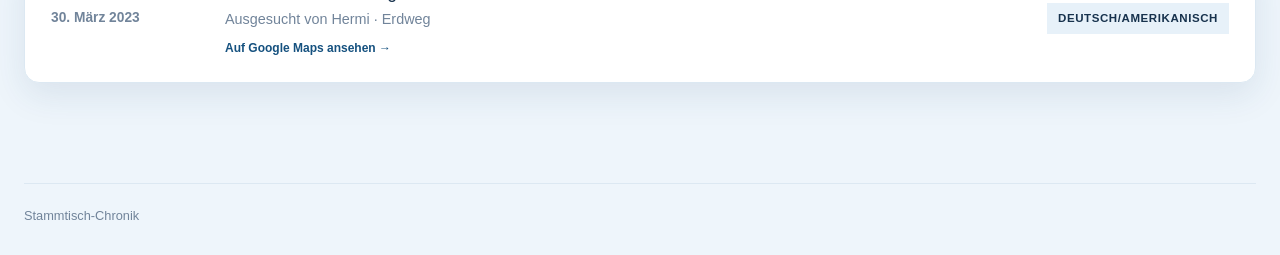
==== commit da3cba4d: "data_update" ====
--- a/chronik.html
+++ b/chronik.html
@@ -6,7 +6,7 @@
   <meta name="viewport" content="width=device-width, initial-scale=1">
   <title>Stammtisch | Chronik</title>
   <link rel="stylesheet" href="css/style.css?v=24">
-  <script src="js/app.js?v=14" defer></script>
+  <script src="js/app.js?v=15" defer></script>
   <script src="js/navigation.js?v=1" defer></script>
   <link rel="stylesheet" href="css/theme.css?v=5">
 </head>
@@ -30,6 +30,9 @@
       <p class="intro">Alle bisherigen Treffen, Restaurants und Orte auf einen Blick.</p>
     </section>
     <section class="chronicle" aria-labelledby="chronicle-title">
+      <aside id="planned-meetings" class="insight-panel" aria-label="Nächstes Treffen" hidden style="margin-bottom: 24px">
+        <p class="eyebrow">Als Nächstes</p>
+      </aside>
       <div class="section-heading">
         <div><p class="eyebrow"><span data-meeting-total>42</span> Abende</p><h2 id="chronicle-title">Bisherige Treffen</h2></div>
         <span class="entry-count" id="entry-count">Wird geladen ...</span>
